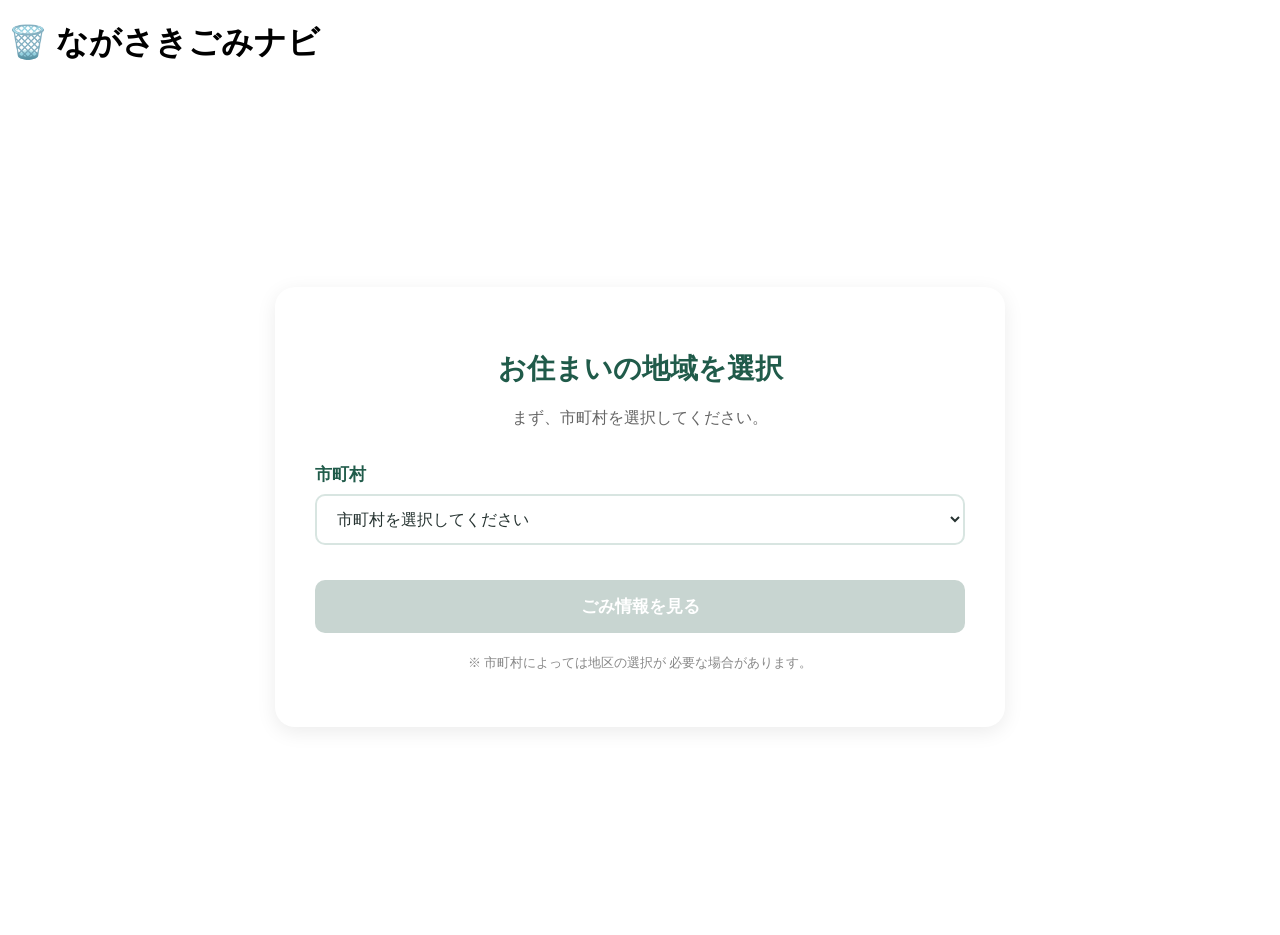
==== index.html @ 13eb5d89 "仮制作" ====
<!DOCTYPE html>
<html lang="ja">

<head>

    <meta charset="UTF-8">

    <meta
        name="viewport"
        content="width=device-width, initial-scale=1.0"
    >

    <title>ながさきごみナビ</title>

    <link rel="stylesheet" href="css/index.css">

</head>


<body>


    <!-- ========================================
         ヘッダー
    ======================================== -->

    <header class="header">

        <div class="header-inner">

            <h1>
                🗑️ ながさきごみナビ
            </h1>

        </div>

    </header>


    <!-- ========================================
         メイン
    ======================================== -->

    <main class="select-main">

        <section class="select-box">


            <!-- ========================================
                 タイトル
            ======================================== -->

            <h2>
                お住まいの地域を選択
            </h2>


            <p class="select-description">

                まず、市町村を選択してください。

            </p>


            <!-- ========================================
                 市町村
            ======================================== -->

            <div class="select-group">

                <label for="municipality">
                    市町村
                </label>


                <select id="municipality">

                    <option value="">
                        市町村を選択してください
                    </option>

                </select>

            </div>


            <!-- ========================================
                 地区
            ======================================== -->

            <div
                id="area-group"
                class="area-group hidden"
            >


                <h3 class="area-title">
                    地区
                </h3>


                <p class="area-description">

                    以下の一覧から、お住まいの地域が
                    含まれている地区を確認してください。

                </p>


                <!-- ========================================
                     地区一覧
                ======================================== -->

                <div
                    id="area-list"
                    class="area-list"
                >
                </div>


                <!-- ========================================
                     地区選択
                ======================================== -->

                <div class="select-group area-select-group">

                    <label for="area">
                        地区を選択
                    </label>


                    <select id="area">

                        <option value="">
                            地区を選択してください
                        </option>

                    </select>

                </div>


            </div>


            <!-- ========================================
                 ごみ情報を見る
            ======================================== -->

            <button
                id="start-button"
                class="start-button"
                disabled
            >

                ごみ情報を見る

            </button>


            <p class="select-note">

                ※ 市町村によっては地区の選択が
                必要な場合があります。

            </p>


        </section>

    </main>


    <!-- ========================================
         フッター
    ======================================== -->

    <footer class="footer">
    </footer>


    <script src="js/script.js"></script>

</body>

</html>
---- css/index.css ----
/* ========================================
   index.html
   地域選択画面
======================================== */


/* ========================================
   メイン
======================================== */

.select-main {
    min-height: calc(100vh - 140px);

    display: flex;
    justify-content: center;
    align-items: center;

    padding: 40px 20px;
}


/* ========================================
   選択ボックス
======================================== */

.select-box {
    width: 100%;
    max-width: 650px;

    background-color: #ffffff;

    padding: 40px;

    border-radius: 20px;

    box-shadow: 0 5px 20px rgba(0, 0, 0, 0.08);
}


/* ========================================
   タイトル
======================================== */

.select-box h2 {
    margin-bottom: 10px;

    color: #205b4a;

    font-size: 28px;

    text-align: center;
}


/* ========================================
   説明
======================================== */

.select-description {
    margin-bottom: 30px;

    color: #666666;

    text-align: center;

    line-height: 1.8;
}


/* ========================================
   選択項目
======================================== */

.select-group {
    margin-bottom: 25px;
}


/* ラベル */

.select-group label {
    display: block;

    margin-bottom: 8px;

    color: #205b4a;

    font-size: 17px;
    font-weight: bold;
}


/* セレクトボックス */

.select-group select {
    width: 100%;

    padding: 14px 16px;

    border: 2px solid #d8e5e1;

    border-radius: 10px;

    background-color: #ffffff;

    color: #263331;

    font-size: 16px;

    cursor: pointer;

    transition: 0.2s;
}


/* フォーカス時 */

.select-group select:focus {
    outline: none;

    border-color: #31856d;

    box-shadow: 0 0 0 3px rgba(49, 133, 109, 0.12);
}


/* ========================================
   地区の説明
======================================== */

.area-description {
    margin-bottom: 12px;

    color: #666666;

    font-size: 14px;

    line-height: 1.7;
}


/* ========================================
   地区の詳細
======================================== */

.area-detail {
    margin-top: 15px;

    padding: 18px 20px;

    background-color: #f1f8f5;

    border-left: 5px solid #31856d;

    border-radius: 10px;
}


/* 詳細タイトル */

.area-detail h3 {
    margin-bottom: 8px;

    color: #205b4a;

    font-size: 16px;
}


/* 詳細本文 */

.area-detail p {
    margin: 0;

    color: #444444;

    font-size: 14px;

    line-height: 1.8;
}


/* ========================================
   非表示
======================================== */

.hidden {
    display: none;
}


/* ========================================
   ごみ情報を見るボタン
======================================== */

.start-button {
    width: 100%;

    margin-top: 10px;

    padding: 15px 20px;

    border: none;

    border-radius: 10px;

    background-color: #31856d;

    color: #ffffff;

    font-size: 17px;
    font-weight: bold;

    cursor: pointer;

    transition:
        background-color 0.2s,
        transform 0.2s;
}


/* マウスを乗せたとき */

.start-button:hover:not(:disabled) {
    background-color: #286f5c;

    transform: translateY(-2px);
}


/* 押しているとき */

.start-button:active:not(:disabled) {
    transform: translateY(0);
}


/* 無効状態 */

.start-button:disabled {
    background-color: #c8d5d1;

    color: #ffffff;

    cursor: not-allowed;

    transform: none;
}


/* ========================================
   注意書き
======================================== */

.select-note {
    margin-top: 20px;

    color: #888888;

    font-size: 13px;

    line-height: 1.6;

    text-align: center;
}


/* ========================================
   スマートフォン
======================================== */

@media (max-width: 700px) {

    .select-main {
        min-height: calc(100vh - 120px);

        padding: 25px 15px;
    }


    .select-box {
        padding: 25px 20px;

        border-radius: 15px;
    }


    .select-box h2 {
        font-size: 23px;
    }


    .select-description {
        font-size: 14px;

        margin-bottom: 25px;
    }


    .select-group {
        margin-bottom: 20px;
    }


    .select-group label {
        font-size: 16px;
    }


    .select-group select {
        padding: 13px;

        font-size: 15px;
    }


    .area-description {
        font-size: 13px;
    }


    .area-detail {
        padding: 15px;

        border-left-width: 4px;
    }


    .area-detail h3 {
        font-size: 15px;
    }


    .area-detail p {
        font-size: 13px;
    }


    .start-button {
        padding: 14px;

        font-size: 16px;
    }

}

/* ========================================
   index.html
   地域選択画面
======================================== */


/* ========================================
   メイン
======================================== */

.select-main {

    min-height:
        calc(100vh - 140px);

    display: flex;

    justify-content: center;

    align-items: center;

    padding: 40px 20px;

}


/* ========================================
   選択ボックス
======================================== */

.select-box {

    width: 100%;

    max-width: 650px;

    background-color: #ffffff;

    padding: 40px;

    border-radius: 20px;

    box-shadow:
        0 5px 20px
        rgba(0, 0, 0, 0.08);

}


/* ========================================
   タイトル
======================================== */

.select-box h2 {

    margin-bottom: 10px;

    color: #205b4a;

    font-size: 28px;

    text-align: center;

}


/* ========================================
   説明
======================================== */

.select-description {

    margin-bottom: 30px;

    color: #666666;

    text-align: center;

    line-height: 1.8;

}


/* ========================================
   選択項目
======================================== */

.select-group {

    margin-bottom: 25px;

}


/* ========================================
   ラベル
======================================== */

.select-group label {

    display: block;

    margin-bottom: 8px;

    color: #205b4a;

    font-size: 17px;

    font-weight: bold;

}


/* ========================================
   セレクトボックス
======================================== */

.select-group select {

    width: 100%;

    padding: 14px 16px;

    border:
        2px solid #d8e5e1;

    border-radius: 10px;

    background-color: #ffffff;

    color: #263331;

    font-size: 16px;

    cursor: pointer;

    transition: 0.2s;

}


/* ========================================
   フォーカス
======================================== */

.select-group select:focus {

    outline: none;

    border-color: #31856d;

    box-shadow:
        0 0 0 3px
        rgba(49, 133, 109, 0.12);

}


/* ========================================
   地区
======================================== */

.area-group {

    margin-top: 30px;

}


/* ========================================
   地区タイトル
======================================== */

.area-title {

    margin-bottom: 8px;

    color: #205b4a;

    font-size: 24px;

}


/* ========================================
   地区説明
======================================== */

.area-description {

    margin-bottom: 20px;

    color: #666666;

    font-size: 14px;

    line-height: 1.7;

}


/* ========================================
   地区一覧
======================================== */

.area-list {

    display: flex;

    flex-direction: column;

    gap: 20px;

    margin-bottom: 30px;

}


/* ========================================
   地区カード
======================================== */

.area-card {

    padding: 22px;

    background-color: #ffffff;

    border:
        2px solid #31856d;

    border-radius: 12px;

    box-shadow:
        0 3px 10px
        rgba(0, 0, 0, 0.06);

}


/* ========================================
   地区名
======================================== */

.area-card h4 {

    margin:
        0 0 15px 0;

    color: #205b4a;

    font-size: 23px;

    font-weight: bold;

}


/* ========================================
   syousai
======================================== */

.area-card ul {

    margin: 0;

    padding-left: 25px;

}


/* ========================================
   syousaiの各項目
======================================== */

.area-card li {

    margin-bottom: 8px;

    color: #444444;

    font-size: 15px;

    line-height: 1.7;

}


/* ========================================
   最後の項目
======================================== */

.area-card li:last-child {

    margin-bottom: 0;

}


/* ========================================
   地区選択
======================================== */

.area-select-group {

    margin-top: 25px;

    padding-top: 25px;

    border-top:
        1px solid #d8e5e1;

}


/* ========================================
   非表示
======================================== */

.hidden {

    display: none;

}


/* ========================================
   ごみ情報を見るボタン
======================================== */

.start-button {

    width: 100%;

    margin-top: 10px;

    padding: 15px 20px;

    border: none;

    border-radius: 10px;

    background-color: #31856d;

    color: #ffffff;

    font-size: 17px;

    font-weight: bold;

    cursor: pointer;

    transition:
        background-color 0.2s,
        transform 0.2s;

}


/* ========================================
   ボタン：ホバー
======================================== */

.start-button:hover:not(:disabled) {

    background-color: #286f5c;

    transform: translateY(-2px);

}


/* ========================================
   ボタン：クリック
======================================== */

.start-button:active:not(:disabled) {

    transform: translateY(0);

}


/* ========================================
   ボタン：無効
======================================== */

.start-button:disabled {

    background-color: #c8d5d1;

    color: #ffffff;

    cursor: not-allowed;

    transform: none;

}


/* ========================================
   注意書き
======================================== */

.select-note {

    margin-top: 20px;

    color: #888888;

    font-size: 13px;

    line-height: 1.6;

    text-align: center;

}


/* ========================================
   スマートフォン
======================================== */

@media (max-width: 700px) {


    .select-main {

        min-height:
            calc(100vh - 120px);

        padding: 25px 15px;

    }


    .select-box {

        padding:
            25px 20px;

        border-radius: 15px;

    }


    .select-box h2 {

        font-size: 23px;

    }


    .select-description {

        font-size: 14px;

        margin-bottom: 25px;

    }


    .select-group {

        margin-bottom: 20px;

    }


    .select-group label {

        font-size: 16px;

    }


    .select-group select {

        padding: 13px;

        font-size: 15px;

    }


    .area-title {

        font-size: 21px;

    }


    .area-description {

        font-size: 13px;

    }


    .area-card {

        padding: 17px;

        border-width: 2px;

    }


    .area-card h4 {

        font-size: 19px;

        margin-bottom: 12px;

    }


    .area-card li {

        font-size: 13px;

        margin-bottom: 6px;

    }


    .start-button {

        padding: 14px;

        font-size: 16px;

    }

}
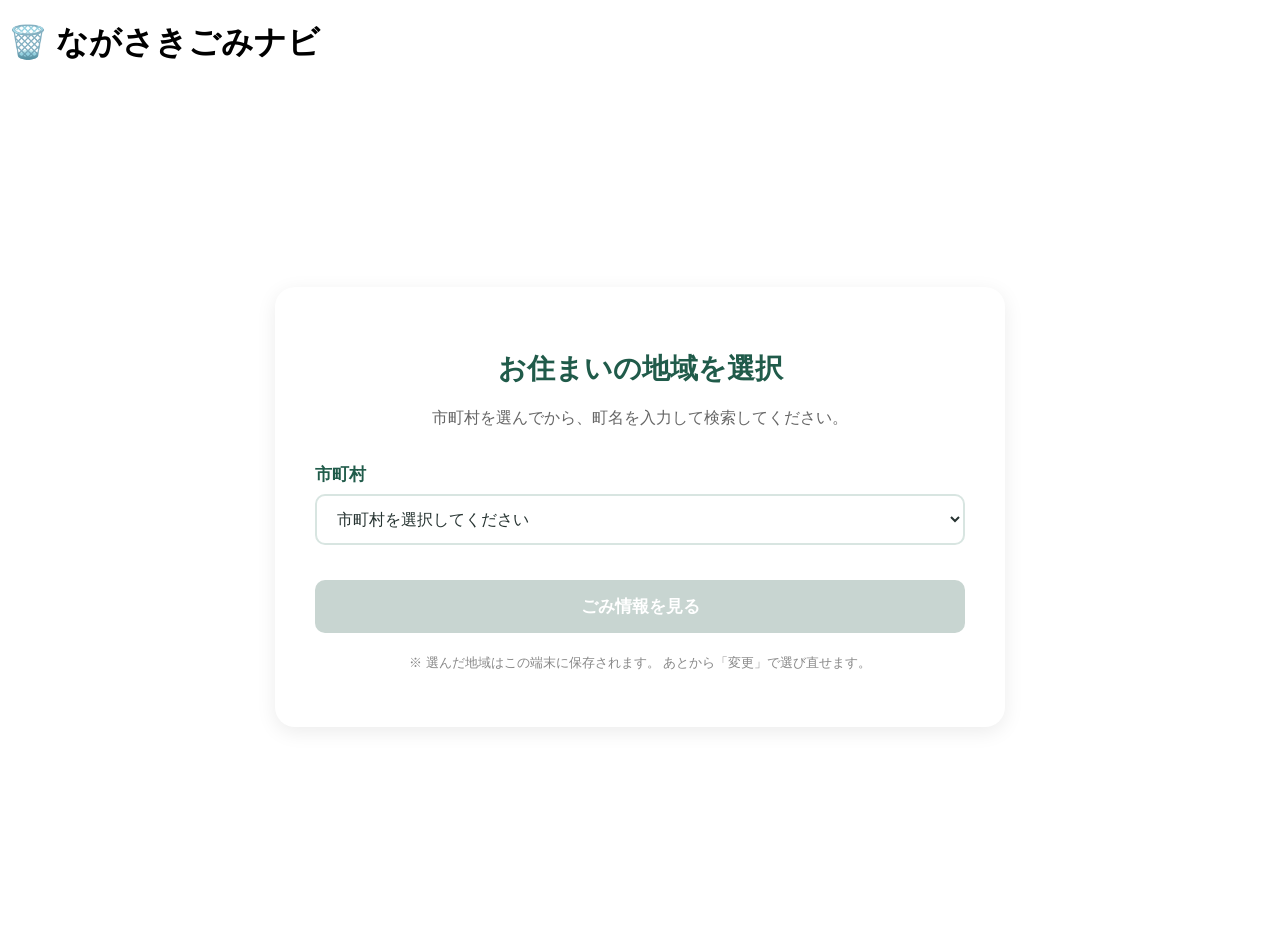
==== commit 2f54138a: "町単位の地域選択と長崎市データの取り込み - data/tables を市町村ごとのディレクトリに分割   - 分別（categories / items）は市町村ごとに分離   - 収集日は地区では" ====
--- a/index.html
+++ b/index.html
@@ -57,7 +57,7 @@
 
             <p class="select-description">
 
-                まず、市町村を選択してください。
+                市町村を選んでから、町名を入力して検索してください。
 
             </p>
 
@@ -85,60 +85,91 @@
 
 
             <!-- ========================================
-                 地区
+                 町名
             ======================================== -->
 
             <div
-                id="area-group"
-                class="area-group hidden"
+                id="town-group"
+                class="select-group hidden"
             >
 
-
-                <h3 class="area-title">
-                    地区
+                <label for="town-search">
+                    町名
+                </label>
+
+
+                <input
+                    id="town-search"
+                    class="town-search"
+                    type="search"
+                    placeholder="町名の一部を入力（例：かき道、皆前）"
+                    autocomplete="off"
+                >
+
+
+                <p
+                    id="town-count"
+                    class="town-count"
+                ></p>
+
+
+                <ul
+                    id="town-results"
+                    class="town-results"
+                ></ul>
+
+
+                <!-- 選択した町 -->
+
+                <div
+                    id="selected-town"
+                    class="selected-town hidden"
+                >
+
+                    <span class="selected-town-label">
+                        選択中：
+                    </span>
+
+                    <strong id="selected-town-name"></strong>
+
+                    <button
+                        id="town-clear"
+                        class="town-clear"
+                        type="button"
+                    >
+                        選び直す
+                    </button>
+
+                </div>
+
+            </div>
+
+
+            <!-- ========================================
+                 ごみステーションの選択
+                 （ステーションによって曜日が異なる町のみ）
+            ======================================== -->
+
+            <div
+                id="variant-group"
+                class="variant-group hidden"
+            >
+
+                <h3 class="variant-title">
+                    ごみステーションの収集曜日
                 </h3>
 
 
-                <p class="area-description">
-
-                    以下の一覧から、お住まいの地域が
-                    含まれている地区を確認してください。
+                <p class="variant-description">
+
+                    この町は、ごみステーションによって収集曜日が異なります。
+                    いつも利用しているごみステーションの曜日を選んでください。
+                    わからない場合は、ごみステーションの掲示や市のごみステーションマップでご確認ください。
 
                 </p>
 
 
-                <!-- ========================================
-                     地区一覧
-                ======================================== -->
-
-                <div
-                    id="area-list"
-                    class="area-list"
-                >
-                </div>
-
-
-                <!-- ========================================
-                     地区選択
-                ======================================== -->
-
-                <div class="select-group area-select-group">
-
-                    <label for="area">
-                        地区を選択
-                    </label>
-
-
-                    <select id="area">
-
-                        <option value="">
-                            地区を選択してください
-                        </option>
-
-                    </select>
-
-                </div>
-
+                <div id="variant-list"></div>
 
             </div>
 
@@ -160,8 +191,8 @@
 
             <p class="select-note">
 
-                ※ 市町村によっては地区の選択が
-                必要な場合があります。
+                ※ 選んだ地域はこの端末に保存されます。
+                あとから「変更」で選び直せます。
 
             </p>
 
@@ -179,6 +210,7 @@
     </footer>
 
 
+    <script src="js/data.js"></script>
     <script src="js/script.js"></script>
 
 </body>
--- a/css/index.css
+++ b/css/index.css
@@ -601,16 +601,23 @@
 
 }
 
-
 /* ========================================
    syousai
 ======================================== */
 
 .area-card ul {
 
+    display: flex;
+
+    flex-wrap: wrap;
+
+    gap: 5px 18px;
+
     margin: 0;
 
-    padding-left: 25px;
+    padding-left: 0;
+
+    list-style: none;
 
 }
 
@@ -621,13 +628,26 @@
 
 .area-card li {
 
-    margin-bottom: 8px;
+    margin: 0;
 
     color: #444444;
 
     font-size: 15px;
 
     line-height: 1.7;
+
+    white-space: nowrap;
+
+}
+
+
+/* ========================================
+   箇条書き
+======================================== */
+
+.area-card li::before {
+
+    content: "・";
 
 }
 
@@ -878,4 +898,335 @@
 
     }
 
-}+}
+
+/* ========================================
+   町名の検索
+======================================== */
+
+.town-search {
+
+    width: 100%;
+
+    padding: 14px 16px;
+
+    border:
+        2px solid #d8e5e1;
+
+    border-radius: 10px;
+
+    background-color: #ffffff;
+
+    color: #263331;
+
+    font-size: 16px;
+
+    transition: 0.2s;
+
+}
+
+
+.town-search:focus {
+
+    outline: none;
+
+    border-color: #31856d;
+
+    box-shadow:
+        0 0 0 3px
+        rgba(49, 133, 109, 0.12);
+
+}
+
+
+/* ========================================
+   検索結果の件数
+======================================== */
+
+.town-count {
+
+    margin: 8px 0;
+
+    color: #888888;
+
+    font-size: 13px;
+
+}
+
+
+/* ========================================
+   検索結果
+======================================== */
+
+.town-results {
+
+    display: flex;
+
+    flex-wrap: wrap;
+
+    gap: 8px;
+
+    max-height: 320px;
+
+    overflow-y: auto;
+
+    margin: 0;
+
+    padding: 0;
+
+    list-style: none;
+
+}
+
+
+.town-result {
+
+    padding: 8px 14px;
+
+    border:
+        2px solid #d8e5e1;
+
+    border-radius: 999px;
+
+    background-color: #ffffff;
+
+    color: #263331;
+
+    font-size: 15px;
+
+    cursor: pointer;
+
+    transition: 0.2s;
+
+}
+
+
+.town-result:hover,
+.town-result:focus {
+
+    outline: none;
+
+    border-color: #31856d;
+
+    background-color: #f1f8f5;
+
+}
+
+
+/* 地区名 */
+
+.town-result-area {
+
+    margin-left: 6px;
+
+    color: #31856d;
+
+    font-size: 12px;
+
+}
+
+
+/* ========================================
+   選択した町
+======================================== */
+
+.selected-town {
+
+    display: flex;
+
+    flex-wrap: wrap;
+
+    align-items: center;
+
+    gap: 8px;
+
+    padding: 14px 16px;
+
+    background-color: #f1f8f5;
+
+    border-left:
+        5px solid #31856d;
+
+    border-radius: 10px;
+
+}
+
+
+.selected-town.hidden {
+
+    display: none;
+
+}
+
+
+.selected-town-label {
+
+    color: #666666;
+
+    font-size: 14px;
+
+}
+
+
+.selected-town strong {
+
+    color: #205b4a;
+
+    font-size: 18px;
+
+}
+
+
+.town-clear {
+
+    margin-left: auto;
+
+    padding: 6px 12px;
+
+    border:
+        1px solid #31856d;
+
+    border-radius: 8px;
+
+    background-color: #ffffff;
+
+    color: #31856d;
+
+    font-size: 13px;
+
+    cursor: pointer;
+
+}
+
+
+/* ========================================
+   ごみステーションの曜日
+======================================== */
+
+.variant-group {
+
+    margin-bottom: 25px;
+
+    padding: 20px;
+
+    border:
+        2px solid #f0c36d;
+
+    border-radius: 12px;
+
+    background-color: #fffaf0;
+
+}
+
+
+.variant-group.hidden {
+
+    display: none;
+
+}
+
+
+.variant-title {
+
+    margin-bottom: 8px;
+
+    color: #205b4a;
+
+    font-size: 18px;
+
+}
+
+
+.variant-description {
+
+    margin-bottom: 15px;
+
+    color: #666666;
+
+    font-size: 14px;
+
+    line-height: 1.7;
+
+}
+
+
+.variant-fieldset {
+
+    margin: 0 0 12px 0;
+
+    padding: 12px 15px;
+
+    border:
+        1px solid #d8e5e1;
+
+    border-radius: 10px;
+
+    background-color: #ffffff;
+
+}
+
+
+.variant-fieldset legend {
+
+    padding: 0 6px;
+
+    color: #205b4a;
+
+    font-size: 15px;
+
+    font-weight: bold;
+
+}
+
+
+.variant-option {
+
+    display: inline-flex;
+
+    align-items: center;
+
+    gap: 6px;
+
+    margin: 4px 18px 4px 0;
+
+    font-size: 16px;
+
+    cursor: pointer;
+
+}
+
+
+.variant-option input {
+
+    width: 18px;
+
+    height: 18px;
+
+    accent-color: #31856d;
+
+}
+
+
+@media (max-width: 700px) {
+
+    .town-result {
+
+        font-size: 14px;
+
+    }
+
+
+    .variant-group {
+
+        padding: 15px;
+
+    }
+
+
+    .variant-description {
+
+        font-size: 13px;
+
+    }
+
+}
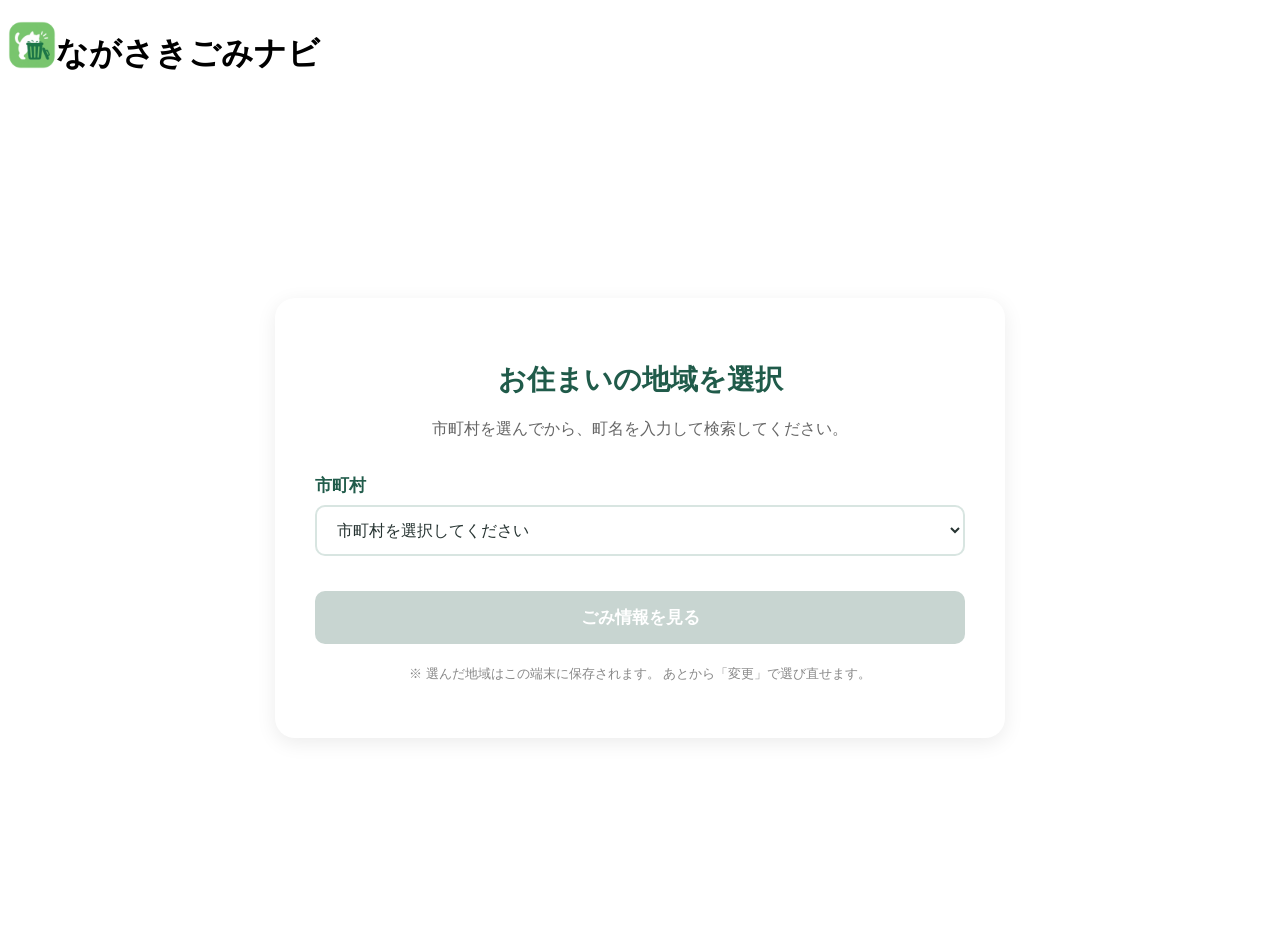
==== commit 3108a827: "アイコン設定" ====
--- a/index.html
+++ b/index.html
@@ -11,6 +11,7 @@
     >
 
     <title>ながさきごみナビ</title>
+    <link rel="icon" href="img/icon.ico">
 
     <link rel="stylesheet" href="css/index.css">
 
@@ -29,7 +30,7 @@
         <div class="header-inner">
 
             <h1>
-                🗑️ ながさきごみナビ
+            <img src="img/icon.ico" class="emoji-icon">ながさきごみナビ
             </h1>
 
         </div>
--- a/css/index.css
+++ b/css/index.css
@@ -2,6 +2,12 @@
    index.html
    地域選択画面
 ======================================== */
+.emoji-icon {
+    width: 1.5em;
+    height: 1.5em;
+    vertical-align: -0.15em;
+    object-fit: contain;
+}
 
 
 /* ========================================
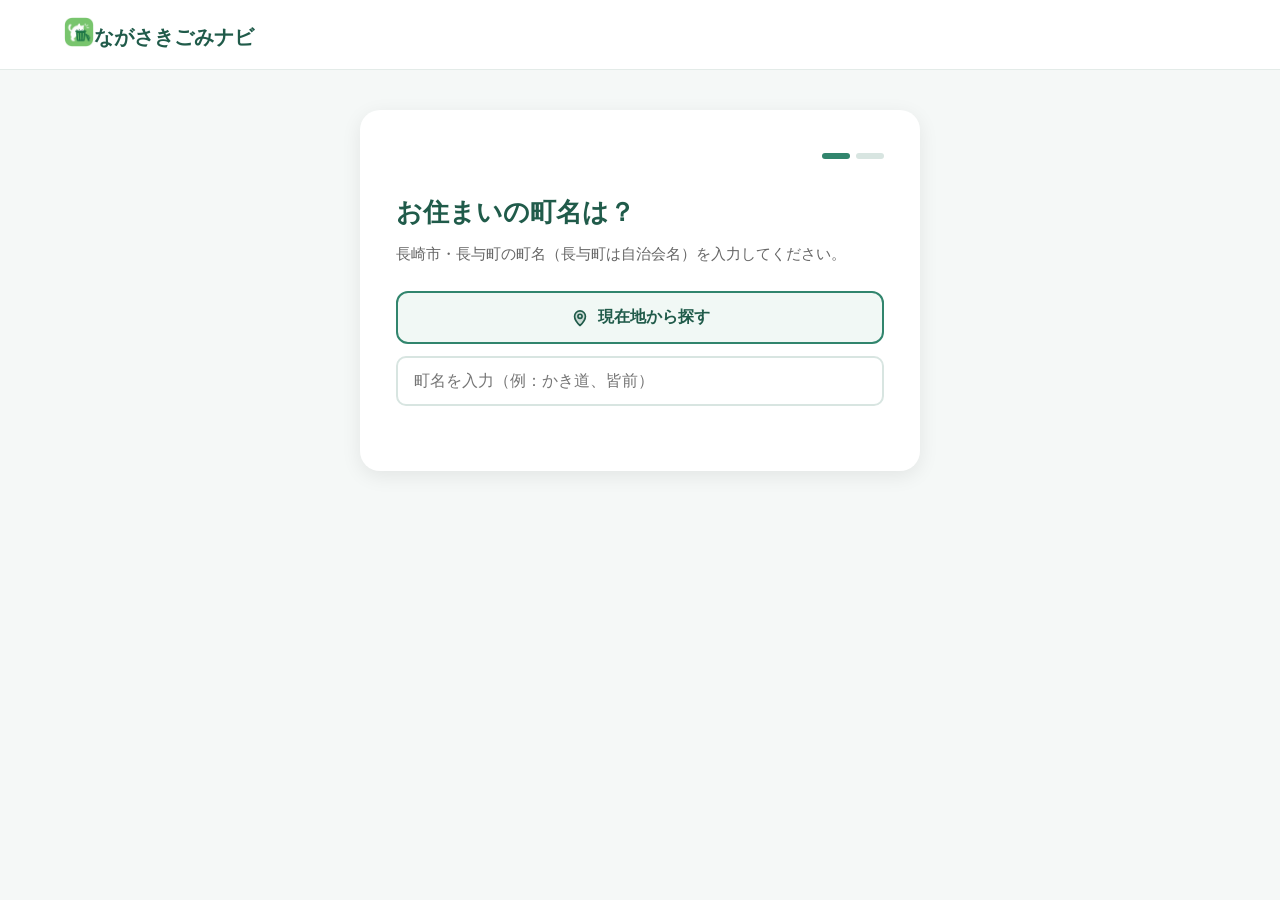
==== commit cc412f4d: "地域選択を1画面1項目のウィザード形式にする - 町名（長崎市・長与町をまとめて検索）→ ステーションの曜日（必要な町のみ）→ 収集曜日の確認 の順に表示 - 現在地（国土地理院の逆ジオコーダ）から町" ====
--- a/index.html
+++ b/index.html
@@ -13,6 +13,7 @@
     <title>ながさきごみナビ</title>
     <link rel="icon" href="img/icon.ico">
 
+    <link rel="stylesheet" href="css/style.css">
     <link rel="stylesheet" href="css/index.css">
 
 </head>
@@ -27,19 +28,16 @@
 
     <header class="header">
 
-        <div class="header-inner">
-
-            <h1>
+        <span class="header-logo">
             <img src="img/icon.ico" class="emoji-icon">ながさきごみナビ
-            </h1>
-
-        </div>
+        </span>
 
     </header>
 
 
     <!-- ========================================
          メイン
+         1画面に1項目ずつ表示する
     ======================================== -->
 
     <main class="select-main">
@@ -47,168 +45,213 @@
         <section class="select-box">
 
 
+            <!-- 戻る・進み具合 -->
+
+            <div class="wizard-top">
+
+                <button
+                    id="back-button"
+                    class="back-button"
+                    type="button"
+                    hidden
+                >
+                    ‹ 戻る
+                </button>
+
+                <ol
+                    id="wizard-progress"
+                    class="wizard-progress"
+                    aria-label="設定の進み具合"
+                ></ol>
+
+            </div>
+
+
             <!-- ========================================
-                 タイトル
+                 ステップ1：町名
             ======================================== -->
 
-            <h2>
-                お住まいの地域を選択
-            </h2>
-
-
-            <p class="select-description">
-
-                市町村を選んでから、町名を入力して検索してください。
-
-            </p>
-
-
-            <!-- ========================================
-                 市町村
-            ======================================== -->
-
-            <div class="select-group">
-
-                <label for="municipality">
-                    市町村
-                </label>
-
-
-                <select id="municipality">
-
-                    <option value="">
-                        市町村を選択してください
-                    </option>
-
-                </select>
-
-            </div>
-
-
-            <!-- ========================================
-                 町名
-            ======================================== -->
-
             <div
-                id="town-group"
-                class="select-group hidden"
+                id="step-town"
+                class="wizard-step"
             >
 
-                <label for="town-search">
+                <h2 class="step-title">
+                    お住まいの町名は？
+                </h2>
+
+                <p class="step-description">
+                    長崎市・長与町の町名（長与町は自治会名）を入力してください。
+                </p>
+
+
+                <button
+                    id="gps-button"
+                    class="gps-button"
+                    type="button"
+                >
+                    <svg class="icon" viewBox="0 0 24 24" aria-hidden="true"><path d="M12 21s-6.5-5.6-6.5-11a6.5 6.5 0 0 1 13 0c0 5.4-6.5 11-6.5 11z" fill="currentColor" fill-opacity=".18"/><circle cx="12" cy="10" r="2.5"/></svg>
+                    <span id="gps-button-text">現在地から探す</span>
+                </button>
+
+                <p
+                    id="gps-message"
+                    class="gps-message"
+                    hidden
+                ></p>
+
+
+                <!-- 現在地・前回の設定からの候補 -->
+
+                <div
+                    id="suggest-box"
+                    class="suggest-box"
+                    hidden
+                >
+
+                    <p
+                        id="suggest-label"
+                        class="suggest-label"
+                    ></p>
+
+                    <ul
+                        id="suggest-list"
+                        class="town-results"
+                    ></ul>
+
+                </div>
+
+
+                <label
+                    for="town-search"
+                    class="visually-hidden"
+                >
                     町名
                 </label>
-
 
                 <input
                     id="town-search"
                     class="town-search"
                     type="search"
-                    placeholder="町名の一部を入力（例：かき道、皆前）"
+                    placeholder="町名を入力（例：かき道、皆前）"
                     autocomplete="off"
                 >
-
 
                 <p
                     id="town-count"
                     class="town-count"
                 ></p>
-
 
                 <ul
                     id="town-results"
                     class="town-results"
                 ></ul>
 
-
-                <!-- 選択した町 -->
+            </div>
+
+
+            <!-- ========================================
+                 ステップ2：ごみステーションの曜日
+                 （ステーションによって曜日が異なる町のみ）
+            ======================================== -->
+
+            <div
+                id="step-variant"
+                class="wizard-step"
+                hidden
+            >
+
+                <p
+                    id="variant-town"
+                    class="step-town"
+                ></p>
+
+                <h2
+                    id="variant-title"
+                    class="step-title"
+                ></h2>
+
+                <p class="step-description">
+                    この町は、ごみステーションによって収集曜日が異なります。
+                    いつも出しているごみステーションの曜日を選んでください。
+                </p>
 
                 <div
-                    id="selected-town"
-                    class="selected-town hidden"
-                >
-
-                    <span class="selected-town-label">
-                        選択中：
-                    </span>
-
-                    <strong id="selected-town-name"></strong>
+                    id="variant-options"
+                    class="choice-list"
+                ></div>
+
+                <p class="step-note">
+                    わからない場合は、ごみステーションの掲示や市のごみステーションマップでご確認ください。
+                </p>
+
+            </div>
+
+
+            <!-- ========================================
+                 ステップ3：確認
+            ======================================== -->
+
+            <div
+                id="step-confirm"
+                class="wizard-step"
+                hidden
+            >
+
+                <p
+                    id="confirm-town"
+                    class="step-town"
+                ></p>
+
+                <h2 class="step-title">
+                    この曜日で合っていますか？
+                </h2>
+
+                <ul
+                    id="confirm-list"
+                    class="confirm-list"
+                ></ul>
+
+                <div class="confirm-actions">
 
                     <button
-                        id="town-clear"
-                        class="town-clear"
+                        id="start-button"
+                        class="start-button"
                         type="button"
                     >
-                        選び直す
+                        はい、これで始める
                     </button>
 
+                    <button
+                        id="fix-variant-button"
+                        class="sub-button"
+                        type="button"
+                        hidden
+                    >
+                        曜日を選び直す
+                    </button>
+
+                    <button
+                        id="fix-town-button"
+                        class="sub-button"
+                        type="button"
+                    >
+                        町名を選び直す
+                    </button>
+
                 </div>
 
-            </div>
-
-
-            <!-- ========================================
-                 ごみステーションの選択
-                 （ステーションによって曜日が異なる町のみ）
-            ======================================== -->
-
-            <div
-                id="variant-group"
-                class="variant-group hidden"
-            >
-
-                <h3 class="variant-title">
-                    ごみステーションの収集曜日
-                </h3>
-
-
-                <p class="variant-description">
-
-                    この町は、ごみステーションによって収集曜日が異なります。
-                    いつも利用しているごみステーションの曜日を選んでください。
-                    わからない場合は、ごみステーションの掲示や市のごみステーションマップでご確認ください。
-
-                </p>
-
-
-                <div id="variant-list"></div>
-
-            </div>
-
-
-            <!-- ========================================
-                 ごみ情報を見る
-            ======================================== -->
-
-            <button
-                id="start-button"
-                class="start-button"
-                disabled
-            >
-
-                ごみ情報を見る
-
-            </button>
-
-
-            <p class="select-note">
-
-                ※ 選んだ地域はこの端末に保存されます。
-                あとから「変更」で選び直せます。
-
-            </p>
+                <p class="step-note">
+                    ※ 選んだ地域はこの端末に保存されます。
+                    あとから「変更」で選び直せます。
+                </p>
+
+            </div>
 
 
         </section>
 
     </main>
-
-
-    <!-- ========================================
-         フッター
-    ======================================== -->
-
-    <footer class="footer">
-    </footer>
 
 
     <script src="js/data.js"></script>
@@ -216,4 +259,4 @@
 
 </body>
 
-</html>+</html>
--- a/css/style.css
+++ b/css/style.css
@@ -0,0 +1,1087 @@
+/* =========================
+   基本設定
+========================= */
+
+.emoji-icon {
+    width: 1.5em;
+    height: 1.5em;
+    vertical-align: -0.15em;
+    object-fit: contain;
+}
+
+
+* {
+    margin: 0;
+    padding: 0;
+    box-sizing: border-box;
+}
+
+html {
+    scroll-behavior: smooth;
+}
+
+body {
+    font-family:
+        "Noto Sans JP",
+        "Yu Gothic",
+        "Meiryo",
+        sans-serif;
+
+    background: #f5f8f7;
+    color: #263331;
+
+    line-height: 1.6;
+}
+
+
+/* =========================
+   共通リンク
+========================= */
+
+a {
+    text-decoration: none;
+    color: inherit;
+}
+
+
+/* =========================
+   市町村検索
+========================= */
+
+.index-page {
+    min-height: 100vh;
+
+    display: flex;
+    justify-content: center;
+    align-items: center;
+
+    background:
+        linear-gradient(
+            135deg,
+            #e9f8f2,
+            #f7fbfa
+        );
+}
+
+.index-container {
+    width: min(90%, 550px);
+
+    text-align: center;
+}
+
+.logo-icon {
+    font-size: 64px;
+    margin-bottom: 10px;
+}
+
+.logo h1 {
+    font-size: 32px;
+    color: #205b4a;
+}
+
+.index-catch {
+    margin-top: 20px;
+    font-size: 18px;
+    color: #58716a;
+}
+
+.city-box {
+    margin-top: 40px;
+
+    background: white;
+
+    padding: 35px;
+
+    border-radius: 20px;
+
+    box-shadow:
+        0 10px 30px rgba(0, 0, 0, 0.08);
+}
+
+.city-box label {
+    display: block;
+
+    text-align: left;
+
+    font-weight: bold;
+
+    margin-bottom: 10px;
+}
+
+.city-box select {
+    width: 100%;
+
+    padding: 15px;
+
+    border: 1px solid #d4dfdb;
+
+    border-radius: 10px;
+
+    font-size: 16px;
+
+    background: white;
+}
+
+.city-box button {
+    width: 100%;
+
+    margin-top: 20px;
+
+    padding: 15px;
+
+    border: none;
+
+    border-radius: 10px;
+
+    background: #31856d;
+
+    color: white;
+
+    font-size: 16px;
+    font-weight: bold;
+
+    cursor: pointer;
+
+    transition: 0.2s;
+}
+
+.city-box button:hover {
+    background: #256c58;
+    transform: translateY(-2px);
+}
+
+.index-note {
+    margin-top: 20px;
+
+    font-size: 13px;
+
+    color: #82908c;
+}
+
+
+/* =========================
+   ヘッダー
+========================= */
+
+.header {
+    height: 70px;
+
+    display: flex;
+    justify-content: space-between;
+    align-items: center;
+
+    padding: 0 5%;
+
+    background: white;
+
+    border-bottom: 1px solid #e3ebe8;
+}
+
+.header-logo {
+    font-size: 20px;
+
+    font-weight: bold;
+
+    color: #205b4a;
+}
+
+.selected-city {
+    display: flex;
+
+    align-items: center;
+
+    gap: 12px;
+
+    font-size: 14px;
+}
+
+.selected-city a {
+    color: #31856d;
+
+    border: 1px solid #31856d;
+
+    padding: 5px 12px;
+
+    border-radius: 20px;
+}
+
+
+/* =========================
+   ナビゲーション
+========================= */
+
+.navigation {
+    display: flex;
+
+    justify-content: center;
+
+    gap: 5px;
+
+    padding: 10px;
+
+    background: white;
+
+    border-bottom: 1px solid #e3ebe8;
+}
+
+.nav-item {
+    display: flex;
+
+    align-items: center;
+    justify-content: center;
+
+    gap: 7px;
+
+    padding: 10px 18px;
+
+    border-radius: 10px;
+
+    font-size: 14px;
+
+    color: #667570;
+
+    transition: 0.2s;
+}
+
+.nav-item:hover {
+    background: #edf6f2;
+    color: #205b4a;
+}
+
+.nav-item.active {
+    background: #31856d;
+
+    color: white;
+}
+
+.nav-item .icon {
+    font-size: 18px;
+}
+
+
+/* =========================
+   SVGアイコン
+   線は文字色、面は同色の淡い塗り
+========================= */
+
+.icon {
+    width: 1em;
+    height: 1em;
+
+    flex-shrink: 0;
+
+    vertical-align: -0.15em;
+
+    fill: none;
+
+    stroke: currentColor;
+    stroke-width: 2;
+    stroke-linecap: round;
+    stroke-linejoin: round;
+}
+
+
+/* =========================
+   メインページ
+========================= */
+
+.main-container {
+    width: min(92%, 1000px);
+
+    margin: 50px auto;
+}
+
+.welcome {
+    margin-bottom: 30px;
+}
+
+.small-text {
+    color: #31856d;
+
+    font-weight: bold;
+
+    margin-bottom: 5px;
+}
+
+.welcome h1 {
+    font-size: 38px;
+
+    line-height: 1.3;
+
+    color: #205b4a;
+}
+
+.welcome p {
+    color: #71807b;
+
+    margin-top: 10px;
+}
+
+
+/* 今日のごみ */
+
+.today-card {
+    background: white;
+
+    border-radius: 20px;
+
+    padding: 25px;
+
+    box-shadow:
+        0 8px 25px rgba(0, 0, 0, 0.06);
+
+    margin-bottom: 25px;
+}
+
+.today-header {
+    display: flex;
+
+    justify-content: space-between;
+
+    color: #667570;
+
+    font-size: 14px;
+}
+
+.today-content {
+    display: flex;
+
+    align-items: center;
+
+    gap: 20px;
+
+    margin: 20px 0;
+}
+
+.garbage-icon {
+    width: 70px;
+    height: 70px;
+
+    display: flex;
+
+    align-items: center;
+    justify-content: center;
+
+    background: #fff1dc;
+
+    border-radius: 18px;
+
+    font-size: 35px;
+}
+
+.garbage-label {
+    font-size: 13px;
+
+    color: #87938f;
+}
+
+.today-content h2 {
+    font-size: 28px;
+
+    color: #263331;
+}
+
+.card-button {
+    display: inline-block;
+
+    padding: 10px 18px;
+
+    border-radius: 8px;
+
+    background: #edf6f2;
+
+    color: #31856d;
+
+    font-weight: bold;
+}
+
+
+/* =========================
+   クイックメニュー
+========================= */
+
+.quick-menu {
+    display: grid;
+
+    grid-template-columns: 1fr 1fr;
+
+    gap: 15px;
+}
+
+.quick-card {
+    display: flex;
+
+    align-items: center;
+
+    gap: 20px;
+
+    padding: 25px;
+
+    background: white;
+
+    border-radius: 18px;
+
+    box-shadow:
+        0 5px 20px rgba(0, 0, 0, 0.05);
+
+    transition: 0.2s;
+}
+
+.quick-card:hover {
+    transform: translateY(-3px);
+
+    box-shadow:
+        0 10px 25px rgba(0, 0, 0, 0.08);
+}
+
+.quick-icon {
+    width: 60px;
+    height: 60px;
+
+    display: flex;
+
+    align-items: center;
+    justify-content: center;
+
+    background: #edf6f2;
+
+    border-radius: 15px;
+
+    color: #31856d;
+
+    font-size: 30px;
+}
+
+.quick-card h2 {
+    font-size: 18px;
+}
+
+.quick-card p {
+    margin-top: 4px;
+
+    color: #788681;
+
+    font-size: 13px;
+}
+
+
+/* =========================
+   各ページ
+========================= */
+
+.page-container {
+    width: min(92%, 900px);
+
+    margin: 45px auto;
+}
+
+.page-title {
+    display: flex;
+
+    align-items: center;
+
+    gap: 18px;
+
+    margin-bottom: 30px;
+}
+
+.title-icon {
+    width: 65px;
+    height: 65px;
+
+    display: flex;
+
+    align-items: center;
+    justify-content: center;
+
+    background: #e6f3ee;
+
+    border-radius: 18px;
+
+    font-size: 32px;
+}
+
+.page-title p {
+    font-size: 13px;
+
+    color: #31856d;
+}
+
+.page-title h1 {
+    font-size: 30px;
+
+    color: #205b4a;
+}
+
+
+/* =========================
+   検索
+========================= */
+
+.search-section,
+.ai-section,
+.example-result {
+    background: white;
+
+    padding: 25px;
+
+    border-radius: 18px;
+
+    margin-bottom: 20px;
+}
+
+.search-box {
+    display: flex;
+
+    gap: 10px;
+
+    margin-top: 15px;
+}
+
+.search-box input {
+    flex: 1;
+
+    padding: 14px;
+
+    border: 1px solid #d7e1de;
+
+    border-radius: 10px;
+
+    font-size: 15px;
+}
+
+.search-box button {
+    padding: 0 20px;
+
+    border: none;
+
+    border-radius: 10px;
+
+    background: #31856d;
+
+    color: white;
+
+    cursor: pointer;
+}
+
+.ai-title {
+    display: flex;
+
+    gap: 15px;
+
+    align-items: center;
+}
+
+.ai-title > span {
+    font-size: 35px;
+}
+
+.ai-title p {
+    color: #7b8985;
+
+    font-size: 13px;
+}
+
+.upload-area {
+    margin-top: 20px;
+
+    min-height: 200px;
+
+    border: 2px dashed #b7d4ca;
+
+    border-radius: 15px;
+
+    display: flex;
+
+    flex-direction: column;
+
+    justify-content: center;
+    align-items: center;
+
+    gap: 8px;
+
+    cursor: pointer;
+
+    color: #64756f;
+}
+
+.upload-area input {
+    display: none;
+}
+
+.upload-icon {
+    font-size: 45px;
+}
+
+.upload-area strong {
+    color: #31856d;
+}
+
+.upload-area small {
+    color: #8a9692;
+}
+
+
+/* 判定結果 */
+
+.result-card {
+    display: flex;
+
+    gap: 20px;
+
+    margin-top: 15px;
+
+    padding: 20px;
+
+    background: #f7faf9;
+
+    border-radius: 15px;
+}
+
+.result-image {
+    width: 130px;
+    height: 130px;
+
+    display: flex;
+
+    justify-content: center;
+    align-items: center;
+
+    background: #e8efec;
+
+    border-radius: 12px;
+
+    font-size: 60px;
+}
+
+.result-info h2 {
+    margin: 5px 0 10px;
+}
+
+.result-info p {
+    color: #77847f;
+
+    font-size: 14px;
+}
+
+.category-tag {
+    display: inline-block;
+
+    padding: 5px 12px;
+
+    border-radius: 20px;
+
+    background: #e1f1e9;
+
+    color: #287058;
+
+    font-size: 13px;
+
+    font-weight: bold;
+}
+
+.result-description {
+    margin-top: 15px;
+}
+
+
+/* =========================
+   カレンダー
+========================= */
+
+.calendar-box {
+    background: white;
+
+    padding: 25px;
+
+    border-radius: 18px;
+}
+
+.calendar-header {
+    display: flex;
+
+    justify-content: space-between;
+
+    align-items: center;
+
+    margin-bottom: 20px;
+}
+
+.calendar-header button {
+    width: 35px;
+    height: 35px;
+
+    border: none;
+
+    border-radius: 50%;
+
+    background: #edf6f2;
+
+    color: #31856d;
+
+    cursor: pointer;
+
+    font-size: 20px;
+}
+
+.calendar-week,
+.calendar-days {
+    display: grid;
+
+    grid-template-columns:
+        repeat(7, 1fr);
+}
+
+.calendar-week div {
+    text-align: center;
+
+    padding: 10px;
+
+    font-size: 13px;
+
+    color: #7b8985;
+}
+
+.calendar-days {
+    gap: 5px;
+}
+
+.calendar-day {
+    min-height: 75px;
+
+    padding: 8px;
+
+    border-radius: 10px;
+
+    background: #f7f9f8;
+
+    font-size: 13px;
+}
+
+.calendar-day.today {
+    border: 2px solid #31856d;
+}
+
+.calendar-day.empty {
+    background: transparent;
+}
+
+.garbage-dot {
+    display: block;
+
+    margin-top: 5px;
+
+    font-size: 18px;
+}
+
+.legend {
+    display: flex;
+
+    gap: 20px;
+
+    margin-top: 20px;
+
+    flex-wrap: wrap;
+}
+
+.legend-icon {
+    margin-right: 5px;
+}
+
+/* =========================
+   回収場所
+========================= */
+
+.location-card,
+.notice {
+    background: white;
+
+    padding: 25px;
+
+    border-radius: 18px;
+
+    margin-bottom: 20px;
+}
+
+.location-header {
+    display: flex;
+
+    align-items: center;
+
+    gap: 15px;
+
+    margin-bottom: 20px;
+}
+
+.location-header > span {
+    font-size: 35px;
+}
+
+.location-header p {
+    font-size: 13px;
+
+    color: #7c8985;
+}
+
+.map-placeholder {
+    height: 300px;
+
+    background: #eaf0ed;
+
+    border-radius: 15px;
+
+    display: flex;
+
+    flex-direction: column;
+
+    justify-content: center;
+    align-items: center;
+
+    color: #7a8783;
+}
+
+.map-placeholder span {
+    font-size: 50px;
+}
+
+.location-info {
+    display: grid;
+
+    grid-template-columns: 1fr 1fr;
+
+    gap: 15px;
+
+    margin-top: 20px;
+}
+
+.location-info > div {
+    display: flex;
+
+    gap: 12px;
+
+    padding: 15px;
+
+    background: #f7f9f8;
+
+    border-radius: 12px;
+}
+
+.location-info small {
+    color: #84908c;
+}
+
+.location-info p {
+    font-weight: bold;
+}
+
+.notice h2 {
+    margin-bottom: 10px;
+}
+
+.notice li {
+    margin-left: 20px;
+
+    margin-bottom: 5px;
+
+    color: #687570;
+}
+
+
+/* =========================
+   概要
+========================= */
+
+.about-hero {
+    background: #e6f3ee;
+
+    padding: 45px 25px;
+
+    border-radius: 20px;
+
+    text-align: center;
+
+    margin-bottom: 20px;
+}
+
+.about-icon {
+    font-size: 55px;
+}
+
+.about-hero h2 {
+    margin-top: 10px;
+
+    font-size: 26px;
+
+    color: #205b4a;
+}
+
+.about-hero p {
+    margin-top: 10px;
+
+    color: #62736d;
+}
+
+.about-card {
+    background: white;
+
+    padding: 25px;
+
+    border-radius: 18px;
+
+    margin-bottom: 20px;
+}
+
+.about-card h2 {
+    margin-bottom: 15px;
+
+    color: #205b4a;
+}
+
+.about-card p {
+    color: #687570;
+}
+
+.problem-list {
+    display: grid;
+
+    grid-template-columns: 1fr 1fr;
+
+    gap: 10px;
+}
+
+.problem-list div {
+    padding: 15px;
+
+    background: #f6f9f8;
+
+    border-radius: 10px;
+}
+
+.problem-list span {
+    color: #31856d;
+
+    font-weight: bold;
+
+    margin-right: 8px;
+}
+
+.feature-list {
+    display: grid;
+
+    grid-template-columns: 1fr 1fr;
+
+    gap: 10px;
+}
+
+.feature-list div {
+    display: flex;
+
+    flex-direction: column;
+
+    gap: 3px;
+
+    padding: 18px;
+
+    background: #f6f9f8;
+
+    border-radius: 10px;
+
+    font-size: 25px;
+}
+
+.feature-list strong {
+    font-size: 15px;
+}
+
+.feature-list span {
+    font-size: 12px;
+
+    color: #7a8783;
+}
+
+.about-footer {
+    text-align: center;
+
+    font-size: 12px;
+
+    color: #89948f;
+}
+
+
+/* =========================
+   スマートフォン
+========================= */
+
+@media (max-width: 700px) {
+
+    .header {
+        padding: 0 15px;
+    }
+
+    .header-logo {
+        font-size: 16px;
+    }
+
+    .selected-city {
+        font-size: 12px;
+    }
+
+    .navigation {
+        overflow-x: auto;
+
+        justify-content: flex-start;
+
+        white-space: nowrap;
+    }
+
+    .nav-item {
+        padding: 9px 12px;
+
+        font-size: 12px;
+    }
+
+    .main-container,
+    .page-container {
+        margin-top: 30px;
+    }
+
+    .welcome h1 {
+        font-size: 30px;
+    }
+
+    .quick-menu {
+        grid-template-columns: 1fr;
+    }
+
+    .result-card {
+        flex-direction: column;
+    }
+
+    .result-image {
+        width: 100%;
+    }
+
+    .calendar-day {
+        min-height: 55px;
+
+        font-size: 11px;
+    }
+
+    .garbage-dot {
+        font-size: 14px;
+    }
+
+    .location-info {
+        grid-template-columns: 1fr;
+    }
+
+    .problem-list,
+    .feature-list {
+        grid-template-columns: 1fr;
+    }
+
+    .page-title h1 {
+        font-size: 25px;
+    }
+
+}
--- a/css/index.css
+++ b/css/index.css
@@ -1,7 +1,9 @@
 /* ========================================
    index.html
-   地域選択画面
-======================================== */
+   地域選択画面（1画面1項目）
+   共通部分は style.css
+======================================== */
+
 .emoji-icon {
     width: 1.5em;
     height: 1.5em;
@@ -9,265 +11,526 @@
     object-fit: contain;
 }
 
+.visually-hidden {
+    position: absolute;
+    width: 1px;
+    height: 1px;
+    overflow: hidden;
+    clip: rect(0 0 0 0);
+    white-space: nowrap;
+}
+
 
 /* ========================================
    メイン
 ======================================== */
 
 .select-main {
-    min-height: calc(100vh - 140px);
+    min-height: calc(100vh - 70px);
+
+    display: flex;
+    justify-content: center;
+    align-items: flex-start;
+
+    padding: 40px 20px;
+}
+
+
+.select-box {
+    width: 100%;
+    max-width: 560px;
+
+    padding: 28px 36px 36px;
+
+    background-color: #ffffff;
+
+    border-radius: 20px;
+
+    box-shadow: 0 5px 20px rgba(0, 0, 0, 0.08);
+}
+
+
+/* ========================================
+   戻る・進み具合
+======================================== */
+
+.wizard-top {
+    display: flex;
+    align-items: center;
+    gap: 12px;
+
+    min-height: 36px;
+
+    margin-bottom: 20px;
+}
+
+
+.back-button {
+    padding: 6px 10px 6px 4px;
+
+    border: none;
+
+    background: none;
+
+    color: #31856d;
+
+    font-size: 15px;
+    font-weight: bold;
+
+    cursor: pointer;
+}
+
+
+.wizard-progress {
+    display: flex;
+    gap: 6px;
+
+    margin-left: auto;
+
+    list-style: none;
+}
+
+
+.wizard-dot {
+    width: 28px;
+    height: 6px;
+
+    border-radius: 3px;
+
+    background-color: #d8e5e1;
+
+    transition: background-color 0.2s;
+}
+
+
+.wizard-dot.done {
+    background-color: #8cc4b1;
+}
+
+
+.wizard-dot.current {
+    background-color: #31856d;
+}
+
+
+/* ========================================
+   各画面
+======================================== */
+
+.wizard-step {
+    animation: step-in 0.25s ease;
+}
+
+
+@keyframes step-in {
+
+    from {
+        opacity: 0;
+        transform: translateX(16px);
+    }
+
+    to {
+        opacity: 1;
+        transform: none;
+    }
+
+}
+
+
+.step-town {
+    margin-bottom: 4px;
+
+    color: #31856d;
+
+    font-size: 14px;
+    font-weight: bold;
+}
+
+
+.step-title {
+    margin-bottom: 10px;
+
+    color: #205b4a;
+
+    font-size: 26px;
+    line-height: 1.4;
+}
+
+
+.step-description {
+    margin-bottom: 24px;
+
+    color: #666666;
+
+    font-size: 15px;
+    line-height: 1.8;
+}
+
+
+.step-note {
+    margin-top: 20px;
+
+    color: #888888;
+
+    font-size: 13px;
+    line-height: 1.7;
+}
+
+
+/* ========================================
+   現在地
+======================================== */
+
+.gps-button {
+    width: 100%;
 
     display: flex;
     justify-content: center;
     align-items: center;
-
-    padding: 40px 20px;
-}
-
-
-/* ========================================
-   選択ボックス
-======================================== */
-
-.select-box {
+    gap: 8px;
+
+    margin-bottom: 12px;
+    padding: 14px;
+
+    border: 2px solid #31856d;
+    border-radius: 12px;
+
+    background-color: #f1f8f5;
+
+    color: #205b4a;
+
+    font-size: 16px;
+    font-weight: bold;
+
+    cursor: pointer;
+
+    transition: background-color 0.2s;
+}
+
+
+.gps-button:hover:not(:disabled) {
+    background-color: #e2f1eb;
+}
+
+
+.gps-button:disabled {
+    opacity: 0.7;
+
+    cursor: wait;
+}
+
+
+.gps-button .icon {
+    font-size: 20px;
+}
+
+
+.gps-message {
+    margin-bottom: 12px;
+
+    color: #a0662b;
+
+    font-size: 14px;
+    line-height: 1.7;
+}
+
+
+/* ========================================
+   候補（現在地・前回の設定）
+======================================== */
+
+.suggest-box {
+    margin-bottom: 20px;
+    padding: 14px 16px;
+
+    border-left: 5px solid #31856d;
+    border-radius: 10px;
+
+    background-color: #f1f8f5;
+}
+
+
+.suggest-label {
+    margin-bottom: 10px;
+
+    color: #205b4a;
+
+    font-size: 14px;
+    font-weight: bold;
+}
+
+
+.suggest-box .town-results {
+    max-height: 240px;
+}
+
+
+/* ========================================
+   町名の検索
+======================================== */
+
+.town-search {
     width: 100%;
-    max-width: 650px;
+
+    padding: 14px 16px;
+
+    border: 2px solid #d8e5e1;
+    border-radius: 10px;
 
     background-color: #ffffff;
 
-    padding: 40px;
-
-    border-radius: 20px;
-
-    box-shadow: 0 5px 20px rgba(0, 0, 0, 0.08);
-}
-
-
-/* ========================================
-   タイトル
-======================================== */
-
-.select-box h2 {
-    margin-bottom: 10px;
+    color: #263331;
+
+    font-size: 16px;
+
+    transition: 0.2s;
+}
+
+
+.town-search:focus {
+    outline: none;
+
+    border-color: #31856d;
+
+    box-shadow: 0 0 0 3px rgba(49, 133, 109, 0.12);
+}
+
+
+.town-count {
+    min-height: 1em;
+
+    margin: 8px 0;
+
+    color: #888888;
+
+    font-size: 13px;
+}
+
+
+.town-results {
+    display: flex;
+    flex-wrap: wrap;
+    gap: 8px;
+
+    max-height: 320px;
+
+    overflow-y: auto;
+
+    list-style: none;
+}
+
+
+.town-result {
+    padding: 8px 14px;
+
+    border: 2px solid #d8e5e1;
+    border-radius: 999px;
+
+    background-color: #ffffff;
+
+    color: #263331;
+
+    font-size: 15px;
+
+    cursor: pointer;
+
+    transition: 0.2s;
+}
+
+
+.town-result:hover,
+.town-result:focus {
+    outline: none;
+
+    border-color: #31856d;
+
+    background-color: #f1f8f5;
+}
+
+
+/* 市町村名 */
+
+.town-result-municipality {
+    margin-left: 6px;
+
+    color: #8a9a96;
+
+    font-size: 11px;
+}
+
+
+/* ========================================
+   選択肢（ごみステーションの曜日）
+======================================== */
+
+.choice-list {
+    display: flex;
+    flex-direction: column;
+    gap: 12px;
+}
+
+
+.choice-button {
+    width: 100%;
+
+    padding: 18px;
+
+    border: 2px solid #d8e5e1;
+    border-radius: 12px;
+
+    background-color: #ffffff;
 
     color: #205b4a;
 
-    font-size: 28px;
+    font-size: 20px;
+    font-weight: bold;
+
+    cursor: pointer;
+
+    transition: 0.2s;
+}
+
+
+.choice-button:hover,
+.choice-button:focus {
+    outline: none;
+
+    border-color: #31856d;
+
+    background-color: #f1f8f5;
+}
+
+
+/* 前回選んだもの */
+
+.choice-button.selected {
+    border-color: #31856d;
+
+    background-color: #f1f8f5;
+}
+
+
+/* ========================================
+   確認
+======================================== */
+
+.confirm-list {
+    margin: 20px 0 24px;
+
+    border: 1px solid #d8e5e1;
+    border-radius: 12px;
+
+    list-style: none;
+
+    overflow: hidden;
+}
+
+
+.confirm-item {
+    display: grid;
+    grid-template-columns: 32px 1fr auto;
+    align-items: center;
+    gap: 12px;
+
+    padding: 12px 16px;
+
+    border-bottom: 1px solid #edf2f0;
+}
+
+
+.confirm-item:last-child {
+    border-bottom: none;
+}
+
+
+.confirm-icon {
+    width: 32px;
+    height: 32px;
+
+    object-fit: contain;
+}
+
+
+.confirm-name {
+    color: #263331;
+
+    font-size: 15px;
+}
+
+
+.confirm-days {
+    color: #205b4a;
+
+    font-size: 15px;
+    font-weight: bold;
+
+    text-align: right;
+}
+
+
+.confirm-error {
+    padding: 20px;
+
+    color: #a94442;
 
     text-align: center;
 }
 
 
-/* ========================================
-   説明
-======================================== */
-
-.select-description {
-    margin-bottom: 30px;
-
-    color: #666666;
-
-    text-align: center;
-
-    line-height: 1.8;
-}
-
-
-/* ========================================
-   選択項目
-======================================== */
-
-.select-group {
-    margin-bottom: 25px;
-}
-
-
-/* ラベル */
-
-.select-group label {
-    display: block;
-
-    margin-bottom: 8px;
-
-    color: #205b4a;
-
-    font-size: 17px;
-    font-weight: bold;
-}
-
-
-/* セレクトボックス */
-
-.select-group select {
-    width: 100%;
-
-    padding: 14px 16px;
-
-    border: 2px solid #d8e5e1;
-
-    border-radius: 10px;
-
-    background-color: #ffffff;
-
-    color: #263331;
-
-    font-size: 16px;
-
-    cursor: pointer;
-
-    transition: 0.2s;
-}
-
-
-/* フォーカス時 */
-
-.select-group select:focus {
-    outline: none;
-
-    border-color: #31856d;
-
-    box-shadow: 0 0 0 3px rgba(49, 133, 109, 0.12);
-}
-
-
-/* ========================================
-   地区の説明
-======================================== */
-
-.area-description {
-    margin-bottom: 12px;
-
-    color: #666666;
-
-    font-size: 14px;
-
-    line-height: 1.7;
-}
-
-
-/* ========================================
-   地区の詳細
-======================================== */
-
-.area-detail {
-    margin-top: 15px;
-
-    padding: 18px 20px;
-
-    background-color: #f1f8f5;
-
-    border-left: 5px solid #31856d;
-
-    border-radius: 10px;
-}
-
-
-/* 詳細タイトル */
-
-.area-detail h3 {
-    margin-bottom: 8px;
-
-    color: #205b4a;
-
-    font-size: 16px;
-}
-
-
-/* 詳細本文 */
-
-.area-detail p {
-    margin: 0;
-
-    color: #444444;
-
-    font-size: 14px;
-
-    line-height: 1.8;
-}
-
-
-/* ========================================
-   非表示
-======================================== */
-
-.hidden {
-    display: none;
-}
-
-
-/* ========================================
-   ごみ情報を見るボタン
-======================================== */
+.confirm-actions {
+    display: flex;
+    flex-direction: column;
+    gap: 10px;
+}
+
 
 .start-button {
     width: 100%;
 
-    margin-top: 10px;
-
-    padding: 15px 20px;
+    padding: 16px;
 
     border: none;
-
-    border-radius: 10px;
+    border-radius: 12px;
 
     background-color: #31856d;
 
     color: #ffffff;
 
-    font-size: 17px;
+    font-size: 18px;
     font-weight: bold;
 
     cursor: pointer;
 
-    transition:
-        background-color 0.2s,
-        transform 0.2s;
-}
-
-
-/* マウスを乗せたとき */
-
-.start-button:hover:not(:disabled) {
-    background-color: #286f5c;
-
-    transform: translateY(-2px);
-}
-
-
-/* 押しているとき */
-
-.start-button:active:not(:disabled) {
-    transform: translateY(0);
-}
-
-
-/* 無効状態 */
-
-.start-button:disabled {
-    background-color: #c8d5d1;
-
-    color: #ffffff;
-
-    cursor: not-allowed;
-
-    transform: none;
-}
-
-
-/* ========================================
-   注意書き
-======================================== */
-
-.select-note {
-    margin-top: 20px;
-
-    color: #888888;
-
-    font-size: 13px;
-
-    line-height: 1.6;
-
-    text-align: center;
+    transition: background-color 0.2s;
+}
+
+
+.start-button:hover {
+    background-color: #205b4a;
+}
+
+
+.sub-button {
+    width: 100%;
+
+    padding: 12px;
+
+    border: 1px solid #31856d;
+    border-radius: 12px;
+
+    background-color: #ffffff;
+
+    color: #31856d;
+
+    font-size: 15px;
+    font-weight: bold;
+
+    cursor: pointer;
+}
+
+
+.sub-button:hover {
+    background-color: #f1f8f5;
 }
 
 
@@ -278,961 +541,55 @@
 @media (max-width: 700px) {
 
     .select-main {
-        min-height: calc(100vh - 120px);
-
-        padding: 25px 15px;
+        min-height: calc(100vh - 60px);
+
+        padding: 20px 14px;
     }
 
 
     .select-box {
-        padding: 25px 20px;
+        padding: 20px 20px 28px;
 
         border-radius: 15px;
     }
 
 
-    .select-box h2 {
-        font-size: 23px;
-    }
-
-
-    .select-description {
+    .step-title {
+        font-size: 22px;
+    }
+
+
+    .step-description {
         font-size: 14px;
 
-        margin-bottom: 25px;
-    }
-
-
-    .select-group {
         margin-bottom: 20px;
     }
 
 
-    .select-group label {
-        font-size: 16px;
-    }
-
-
-    .select-group select {
-        padding: 13px;
-
-        font-size: 15px;
-    }
-
-
-    .area-description {
-        font-size: 13px;
-    }
-
-
-    .area-detail {
-        padding: 15px;
-
-        border-left-width: 4px;
-    }
-
-
-    .area-detail h3 {
-        font-size: 15px;
-    }
-
-
-    .area-detail p {
-        font-size: 13px;
-    }
-
-
-    .start-button {
-        padding: 14px;
-
-        font-size: 16px;
-    }
-
-}
-
-/* ========================================
-   index.html
-   地域選択画面
-======================================== */
-
-
-/* ========================================
-   メイン
-======================================== */
-
-.select-main {
-
-    min-height:
-        calc(100vh - 140px);
-
-    display: flex;
-
-    justify-content: center;
-
-    align-items: center;
-
-    padding: 40px 20px;
-
-}
-
-
-/* ========================================
-   選択ボックス
-======================================== */
-
-.select-box {
-
-    width: 100%;
-
-    max-width: 650px;
-
-    background-color: #ffffff;
-
-    padding: 40px;
-
-    border-radius: 20px;
-
-    box-shadow:
-        0 5px 20px
-        rgba(0, 0, 0, 0.08);
-
-}
-
-
-/* ========================================
-   タイトル
-======================================== */
-
-.select-box h2 {
-
-    margin-bottom: 10px;
-
-    color: #205b4a;
-
-    font-size: 28px;
-
-    text-align: center;
-
-}
-
-
-/* ========================================
-   説明
-======================================== */
-
-.select-description {
-
-    margin-bottom: 30px;
-
-    color: #666666;
-
-    text-align: center;
-
-    line-height: 1.8;
-
-}
-
-
-/* ========================================
-   選択項目
-======================================== */
-
-.select-group {
-
-    margin-bottom: 25px;
-
-}
-
-
-/* ========================================
-   ラベル
-======================================== */
-
-.select-group label {
-
-    display: block;
-
-    margin-bottom: 8px;
-
-    color: #205b4a;
-
-    font-size: 17px;
-
-    font-weight: bold;
-
-}
-
-
-/* ========================================
-   セレクトボックス
-======================================== */
-
-.select-group select {
-
-    width: 100%;
-
-    padding: 14px 16px;
-
-    border:
-        2px solid #d8e5e1;
-
-    border-radius: 10px;
-
-    background-color: #ffffff;
-
-    color: #263331;
-
-    font-size: 16px;
-
-    cursor: pointer;
-
-    transition: 0.2s;
-
-}
-
-
-/* ========================================
-   フォーカス
-======================================== */
-
-.select-group select:focus {
-
-    outline: none;
-
-    border-color: #31856d;
-
-    box-shadow:
-        0 0 0 3px
-        rgba(49, 133, 109, 0.12);
-
-}
-
-
-/* ========================================
-   地区
-======================================== */
-
-.area-group {
-
-    margin-top: 30px;
-
-}
-
-
-/* ========================================
-   地区タイトル
-======================================== */
-
-.area-title {
-
-    margin-bottom: 8px;
-
-    color: #205b4a;
-
-    font-size: 24px;
-
-}
-
-
-/* ========================================
-   地区説明
-======================================== */
-
-.area-description {
-
-    margin-bottom: 20px;
-
-    color: #666666;
-
-    font-size: 14px;
-
-    line-height: 1.7;
-
-}
-
-
-/* ========================================
-   地区一覧
-======================================== */
-
-.area-list {
-
-    display: flex;
-
-    flex-direction: column;
-
-    gap: 20px;
-
-    margin-bottom: 30px;
-
-}
-
-
-/* ========================================
-   地区カード
-======================================== */
-
-.area-card {
-
-    padding: 22px;
-
-    background-color: #ffffff;
-
-    border:
-        2px solid #31856d;
-
-    border-radius: 12px;
-
-    box-shadow:
-        0 3px 10px
-        rgba(0, 0, 0, 0.06);
-
-}
-
-
-/* ========================================
-   地区名
-======================================== */
-
-.area-card h4 {
-
-    margin:
-        0 0 15px 0;
-
-    color: #205b4a;
-
-    font-size: 23px;
-
-    font-weight: bold;
-
-}
-
-/* ========================================
-   syousai
-======================================== */
-
-.area-card ul {
-
-    display: flex;
-
-    flex-wrap: wrap;
-
-    gap: 5px 18px;
-
-    margin: 0;
-
-    padding-left: 0;
-
-    list-style: none;
-
-}
-
-
-/* ========================================
-   syousaiの各項目
-======================================== */
-
-.area-card li {
-
-    margin: 0;
-
-    color: #444444;
-
-    font-size: 15px;
-
-    line-height: 1.7;
-
-    white-space: nowrap;
-
-}
-
-
-/* ========================================
-   箇条書き
-======================================== */
-
-.area-card li::before {
-
-    content: "・";
-
-}
-
-
-/* ========================================
-   最後の項目
-======================================== */
-
-.area-card li:last-child {
-
-    margin-bottom: 0;
-
-}
-
-
-/* ========================================
-   地区選択
-======================================== */
-
-.area-select-group {
-
-    margin-top: 25px;
-
-    padding-top: 25px;
-
-    border-top:
-        1px solid #d8e5e1;
-
-}
-
-
-/* ========================================
-   非表示
-======================================== */
-
-.hidden {
-
-    display: none;
-
-}
-
-
-/* ========================================
-   ごみ情報を見るボタン
-======================================== */
-
-.start-button {
-
-    width: 100%;
-
-    margin-top: 10px;
-
-    padding: 15px 20px;
-
-    border: none;
-
-    border-radius: 10px;
-
-    background-color: #31856d;
-
-    color: #ffffff;
-
-    font-size: 17px;
-
-    font-weight: bold;
-
-    cursor: pointer;
-
-    transition:
-        background-color 0.2s,
-        transform 0.2s;
-
-}
-
-
-/* ========================================
-   ボタン：ホバー
-======================================== */
-
-.start-button:hover:not(:disabled) {
-
-    background-color: #286f5c;
-
-    transform: translateY(-2px);
-
-}
-
-
-/* ========================================
-   ボタン：クリック
-======================================== */
-
-.start-button:active:not(:disabled) {
-
-    transform: translateY(0);
-
-}
-
-
-/* ========================================
-   ボタン：無効
-======================================== */
-
-.start-button:disabled {
-
-    background-color: #c8d5d1;
-
-    color: #ffffff;
-
-    cursor: not-allowed;
-
-    transform: none;
-
-}
-
-
-/* ========================================
-   注意書き
-======================================== */
-
-.select-note {
-
-    margin-top: 20px;
-
-    color: #888888;
-
-    font-size: 13px;
-
-    line-height: 1.6;
-
-    text-align: center;
-
-}
-
-
-/* ========================================
-   スマートフォン
-======================================== */
-
-@media (max-width: 700px) {
-
-
-    .select-main {
-
-        min-height:
-            calc(100vh - 120px);
-
-        padding: 25px 15px;
-
-    }
-
-
-    .select-box {
-
-        padding:
-            25px 20px;
-
-        border-radius: 15px;
-
-    }
-
-
-    .select-box h2 {
-
-        font-size: 23px;
-
-    }
-
-
-    .select-description {
-
+    .town-result {
         font-size: 14px;
-
-        margin-bottom: 25px;
-
-    }
-
-
-    .select-group {
-
-        margin-bottom: 20px;
-
-    }
-
-
-    .select-group label {
-
-        font-size: 16px;
-
-    }
-
-
-    .select-group select {
-
-        padding: 13px;
-
-        font-size: 15px;
-
-    }
-
-
-    .area-title {
-
-        font-size: 21px;
-
-    }
-
-
-    .area-description {
-
-        font-size: 13px;
-
-    }
-
-
-    .area-card {
-
-        padding: 17px;
-
-        border-width: 2px;
-
-    }
-
-
-    .area-card h4 {
-
-        font-size: 19px;
-
-        margin-bottom: 12px;
-
-    }
-
-
-    .area-card li {
-
-        font-size: 13px;
-
-        margin-bottom: 6px;
-
-    }
-
-
-    .start-button {
-
-        padding: 14px;
-
-        font-size: 16px;
-
-    }
-
-}
-
-/* ========================================
-   町名の検索
-======================================== */
-
-.town-search {
-
-    width: 100%;
-
-    padding: 14px 16px;
-
-    border:
-        2px solid #d8e5e1;
-
-    border-radius: 10px;
-
-    background-color: #ffffff;
-
-    color: #263331;
-
-    font-size: 16px;
-
-    transition: 0.2s;
-
-}
-
-
-.town-search:focus {
-
-    outline: none;
-
-    border-color: #31856d;
-
-    box-shadow:
-        0 0 0 3px
-        rgba(49, 133, 109, 0.12);
-
-}
-
-
-/* ========================================
-   検索結果の件数
-======================================== */
-
-.town-count {
-
-    margin: 8px 0;
-
-    color: #888888;
-
-    font-size: 13px;
-
-}
-
-
-/* ========================================
-   検索結果
-======================================== */
-
-.town-results {
-
-    display: flex;
-
-    flex-wrap: wrap;
-
-    gap: 8px;
-
-    max-height: 320px;
-
-    overflow-y: auto;
-
-    margin: 0;
-
-    padding: 0;
-
-    list-style: none;
-
-}
-
-
-.town-result {
-
-    padding: 8px 14px;
-
-    border:
-        2px solid #d8e5e1;
-
-    border-radius: 999px;
-
-    background-color: #ffffff;
-
-    color: #263331;
-
-    font-size: 15px;
-
-    cursor: pointer;
-
-    transition: 0.2s;
-
-}
-
-
-.town-result:hover,
-.town-result:focus {
-
-    outline: none;
-
-    border-color: #31856d;
-
-    background-color: #f1f8f5;
-
-}
-
-
-/* 地区名 */
-
-.town-result-area {
-
-    margin-left: 6px;
-
-    color: #31856d;
-
-    font-size: 12px;
-
-}
-
-
-/* ========================================
-   選択した町
-======================================== */
-
-.selected-town {
-
-    display: flex;
-
-    flex-wrap: wrap;
-
-    align-items: center;
-
-    gap: 8px;
-
-    padding: 14px 16px;
-
-    background-color: #f1f8f5;
-
-    border-left:
-        5px solid #31856d;
-
-    border-radius: 10px;
-
-}
-
-
-.selected-town.hidden {
-
-    display: none;
-
-}
-
-
-.selected-town-label {
-
-    color: #666666;
-
-    font-size: 14px;
-
-}
-
-
-.selected-town strong {
-
-    color: #205b4a;
-
-    font-size: 18px;
-
-}
-
-
-.town-clear {
-
-    margin-left: auto;
-
-    padding: 6px 12px;
-
-    border:
-        1px solid #31856d;
-
-    border-radius: 8px;
-
-    background-color: #ffffff;
-
-    color: #31856d;
-
-    font-size: 13px;
-
-    cursor: pointer;
-
-}
-
-
-/* ========================================
-   ごみステーションの曜日
-======================================== */
-
-.variant-group {
-
-    margin-bottom: 25px;
-
-    padding: 20px;
-
-    border:
-        2px solid #f0c36d;
-
-    border-radius: 12px;
-
-    background-color: #fffaf0;
-
-}
-
-
-.variant-group.hidden {
-
-    display: none;
-
-}
-
-
-.variant-title {
-
-    margin-bottom: 8px;
-
-    color: #205b4a;
-
-    font-size: 18px;
-
-}
-
-
-.variant-description {
-
-    margin-bottom: 15px;
-
-    color: #666666;
-
-    font-size: 14px;
-
-    line-height: 1.7;
-
-}
-
-
-.variant-fieldset {
-
-    margin: 0 0 12px 0;
-
-    padding: 12px 15px;
-
-    border:
-        1px solid #d8e5e1;
-
-    border-radius: 10px;
-
-    background-color: #ffffff;
-
-}
-
-
-.variant-fieldset legend {
-
-    padding: 0 6px;
-
-    color: #205b4a;
-
-    font-size: 15px;
-
-    font-weight: bold;
-
-}
-
-
-.variant-option {
-
-    display: inline-flex;
-
-    align-items: center;
-
-    gap: 6px;
-
-    margin: 4px 18px 4px 0;
-
-    font-size: 16px;
-
-    cursor: pointer;
-
-}
-
-
-.variant-option input {
-
-    width: 18px;
-
-    height: 18px;
-
-    accent-color: #31856d;
-
-}
-
-
-@media (max-width: 700px) {
-
-    .town-result {
-
-        font-size: 14px;
-
-    }
-
-
-    .variant-group {
-
-        padding: 15px;
-
-    }
-
-
-    .variant-description {
-
-        font-size: 13px;
-
-    }
-
-}
+    }
+
+
+    .confirm-item {
+        grid-template-columns: 28px 1fr;
+
+        row-gap: 2px;
+
+        padding: 10px 14px;
+    }
+
+
+    .confirm-icon {
+        grid-row: span 2;
+
+        width: 28px;
+        height: 28px;
+    }
+
+
+    .confirm-days {
+        text-align: left;
+    }
+
+}
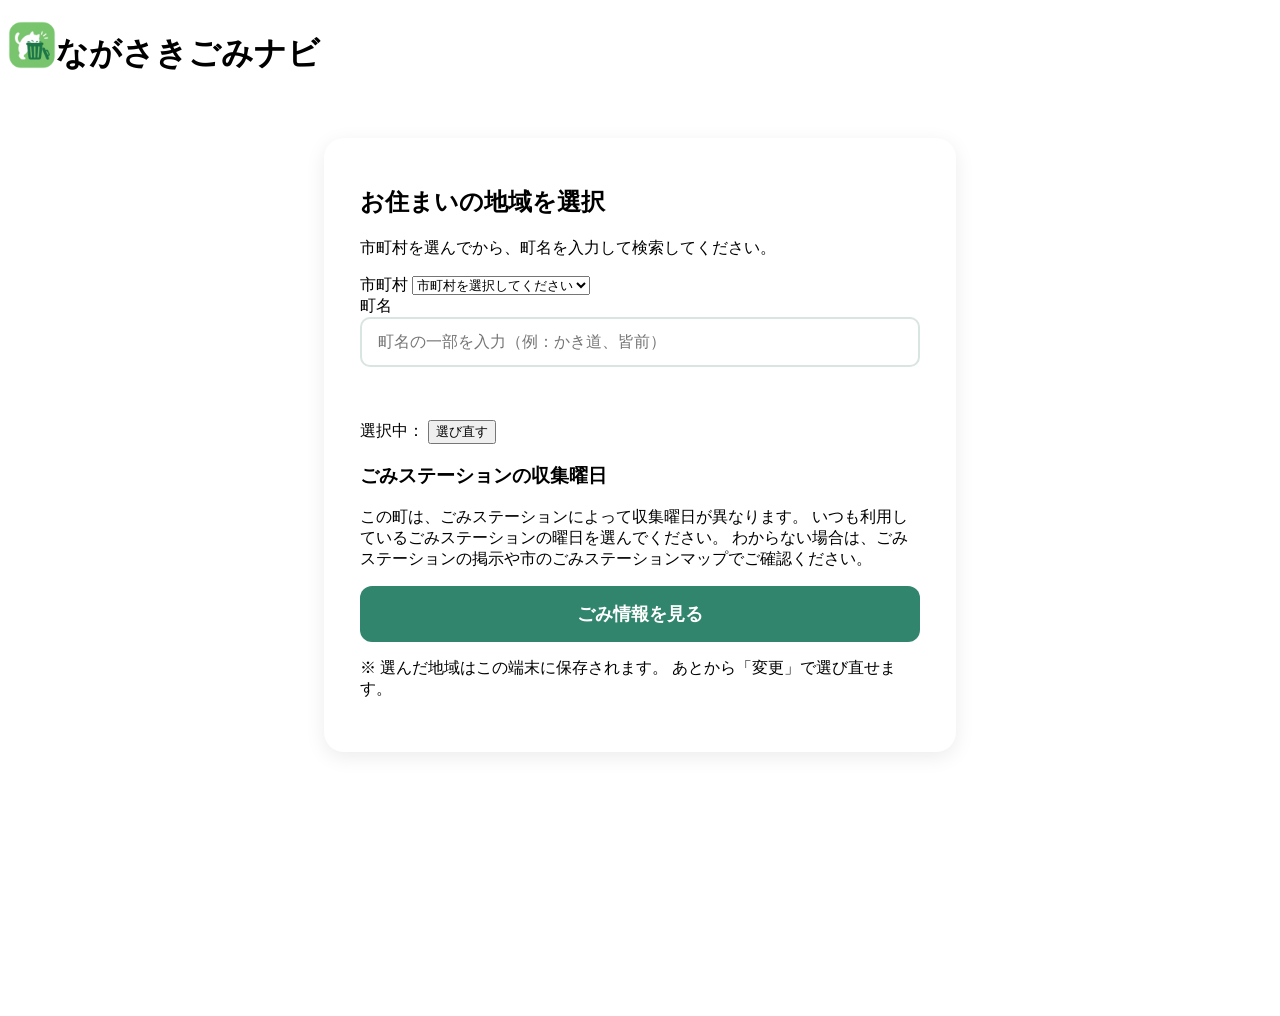
==== commit ba3569e5: "スマホアイコンの追加" ====
--- a/index.html
+++ b/index.html
@@ -10,10 +10,14 @@
         content="width=device-width, initial-scale=1.0"
     >
 
+    
+        <link rel="icon" href="img/icon.png">
+        <link rel="apple-touch-icon" href="img/icon.png">
+        <link rel="manifest" href="manifest.json">
+        
     <title>ながさきごみナビ</title>
     <link rel="icon" href="img/icon.ico">
 
-    <link rel="stylesheet" href="css/style.css">
     <link rel="stylesheet" href="css/index.css">
 
 </head>
@@ -28,16 +32,19 @@
 
     <header class="header">
 
-        <span class="header-logo">
+        <div class="header-inner">
+
+            <h1>
             <img src="img/icon.ico" class="emoji-icon">ながさきごみナビ
-        </span>
+            </h1>
+
+        </div>
 
     </header>
 
 
     <!-- ========================================
          メイン
-         1画面に1項目ずつ表示する
     ======================================== -->
 
     <main class="select-main">
@@ -45,213 +52,168 @@
         <section class="select-box">
 
 
-            <!-- 戻る・進み具合 -->
-
-            <div class="wizard-top">
-
-                <button
-                    id="back-button"
-                    class="back-button"
-                    type="button"
-                    hidden
-                >
-                    ‹ 戻る
-                </button>
-
-                <ol
-                    id="wizard-progress"
-                    class="wizard-progress"
-                    aria-label="設定の進み具合"
-                ></ol>
+            <!-- ========================================
+                 タイトル
+            ======================================== -->
+
+            <h2>
+                お住まいの地域を選択
+            </h2>
+
+
+            <p class="select-description">
+
+                市町村を選んでから、町名を入力して検索してください。
+
+            </p>
+
+
+            <!-- ========================================
+                 市町村
+            ======================================== -->
+
+            <div class="select-group">
+
+                <label for="municipality">
+                    市町村
+                </label>
+
+
+                <select id="municipality">
+
+                    <option value="">
+                        市町村を選択してください
+                    </option>
+
+                </select>
 
             </div>
 
 
             <!-- ========================================
-                 ステップ1：町名
+                 町名
             ======================================== -->
 
             <div
-                id="step-town"
-                class="wizard-step"
+                id="town-group"
+                class="select-group hidden"
             >
 
-                <h2 class="step-title">
-                    お住まいの町名は？
-                </h2>
-
-                <p class="step-description">
-                    長崎市・長与町の町名（長与町は自治会名）を入力してください。
-                </p>
-
-
-                <button
-                    id="gps-button"
-                    class="gps-button"
-                    type="button"
-                >
-                    <svg class="icon" viewBox="0 0 24 24" aria-hidden="true"><path d="M12 21s-6.5-5.6-6.5-11a6.5 6.5 0 0 1 13 0c0 5.4-6.5 11-6.5 11z" fill="currentColor" fill-opacity=".18"/><circle cx="12" cy="10" r="2.5"/></svg>
-                    <span id="gps-button-text">現在地から探す</span>
-                </button>
-
-                <p
-                    id="gps-message"
-                    class="gps-message"
-                    hidden
-                ></p>
-
-
-                <!-- 現在地・前回の設定からの候補 -->
-
-                <div
-                    id="suggest-box"
-                    class="suggest-box"
-                    hidden
-                >
-
-                    <p
-                        id="suggest-label"
-                        class="suggest-label"
-                    ></p>
-
-                    <ul
-                        id="suggest-list"
-                        class="town-results"
-                    ></ul>
-
-                </div>
-
-
-                <label
-                    for="town-search"
-                    class="visually-hidden"
-                >
+                <label for="town-search">
                     町名
                 </label>
+
 
                 <input
                     id="town-search"
                     class="town-search"
                     type="search"
-                    placeholder="町名を入力（例：かき道、皆前）"
+                    placeholder="町名の一部を入力（例：かき道、皆前）"
                     autocomplete="off"
                 >
+
 
                 <p
                     id="town-count"
                     class="town-count"
                 ></p>
 
+
                 <ul
                     id="town-results"
                     class="town-results"
                 ></ul>
 
-            </div>
-
-
-            <!-- ========================================
-                 ステップ2：ごみステーションの曜日
-                 （ステーションによって曜日が異なる町のみ）
-            ======================================== -->
-
-            <div
-                id="step-variant"
-                class="wizard-step"
-                hidden
-            >
-
-                <p
-                    id="variant-town"
-                    class="step-town"
-                ></p>
-
-                <h2
-                    id="variant-title"
-                    class="step-title"
-                ></h2>
-
-                <p class="step-description">
-                    この町は、ごみステーションによって収集曜日が異なります。
-                    いつも出しているごみステーションの曜日を選んでください。
-                </p>
+
+                <!-- 選択した町 -->
 
                 <div
-                    id="variant-options"
-                    class="choice-list"
-                ></div>
-
-                <p class="step-note">
-                    わからない場合は、ごみステーションの掲示や市のごみステーションマップでご確認ください。
-                </p>
-
-            </div>
-
-
-            <!-- ========================================
-                 ステップ3：確認
-            ======================================== -->
-
-            <div
-                id="step-confirm"
-                class="wizard-step"
-                hidden
-            >
-
-                <p
-                    id="confirm-town"
-                    class="step-town"
-                ></p>
-
-                <h2 class="step-title">
-                    この曜日で合っていますか？
-                </h2>
-
-                <ul
-                    id="confirm-list"
-                    class="confirm-list"
-                ></ul>
-
-                <div class="confirm-actions">
+                    id="selected-town"
+                    class="selected-town hidden"
+                >
+
+                    <span class="selected-town-label">
+                        選択中：
+                    </span>
+
+                    <strong id="selected-town-name"></strong>
 
                     <button
-                        id="start-button"
-                        class="start-button"
+                        id="town-clear"
+                        class="town-clear"
                         type="button"
                     >
-                        はい、これで始める
+                        選び直す
                     </button>
 
-                    <button
-                        id="fix-variant-button"
-                        class="sub-button"
-                        type="button"
-                        hidden
-                    >
-                        曜日を選び直す
-                    </button>
-
-                    <button
-                        id="fix-town-button"
-                        class="sub-button"
-                        type="button"
-                    >
-                        町名を選び直す
-                    </button>
-
                 </div>
 
-                <p class="step-note">
-                    ※ 選んだ地域はこの端末に保存されます。
-                    あとから「変更」で選び直せます。
+            </div>
+
+
+            <!-- ========================================
+                 ごみステーションの選択
+                 （ステーションによって曜日が異なる町のみ）
+            ======================================== -->
+
+            <div
+                id="variant-group"
+                class="variant-group hidden"
+            >
+
+                <h3 class="variant-title">
+                    ごみステーションの収集曜日
+                </h3>
+
+
+                <p class="variant-description">
+
+                    この町は、ごみステーションによって収集曜日が異なります。
+                    いつも利用しているごみステーションの曜日を選んでください。
+                    わからない場合は、ごみステーションの掲示や市のごみステーションマップでご確認ください。
+
                 </p>
 
+
+                <div id="variant-list"></div>
+
             </div>
 
 
+            <!-- ========================================
+                 ごみ情報を見る
+            ======================================== -->
+
+            <button
+                id="start-button"
+                class="start-button"
+                disabled
+            >
+
+                ごみ情報を見る
+
+            </button>
+
+
+            <p class="select-note">
+
+                ※ 選んだ地域はこの端末に保存されます。
+                あとから「変更」で選び直せます。
+
+            </p>
+
+
         </section>
 
     </main>
+
+
+    <!-- ========================================
+         フッター
+    ======================================== -->
+
+    <footer class="footer">
+    </footer>
 
 
     <script src="js/data.js"></script>
@@ -259,4 +221,4 @@
 
 </body>
 
-</html>
+</html>
--- a/css/index.css
+++ b/css/index.css
@@ -244,7 +244,7 @@
     padding: 14px 16px;
 
     border-left: 5px solid #31856d;
-    border-radius: 10px;
+    border-radius: 0 10px 10px 0;
 
     background-color: #f1f8f5;
 }
@@ -293,6 +293,23 @@
     border-color: #31856d;
 
     box-shadow: 0 0 0 3px rgba(49, 133, 109, 0.12);
+}
+
+
+/* ブラウザ標準の「×」（Chrome では青）をテーマ色にそろえる */
+.town-search::-webkit-search-cancel-button {
+    -webkit-appearance: none;
+    appearance: none;
+
+    width: 18px;
+    height: 18px;
+
+    cursor: pointer;
+
+    background-color: #6f8f86;
+
+    -webkit-mask: url("data:image/svg+xml,%3Csvg xmlns='http://www.w3.org/2000/svg' viewBox='0 0 24 24' fill='none' stroke='black' stroke-width='3' stroke-linecap='round'%3E%3Cpath d='M6 6l12 12M18 6L6 18'/%3E%3C/svg%3E") center / contain no-repeat;
+    mask: url("data:image/svg+xml,%3Csvg xmlns='http://www.w3.org/2000/svg' viewBox='0 0 24 24' fill='none' stroke='black' stroke-width='3' stroke-linecap='round'%3E%3Cpath d='M6 6l12 12M18 6L6 18'/%3E%3C/svg%3E") center / contain no-repeat;
 }
 
 
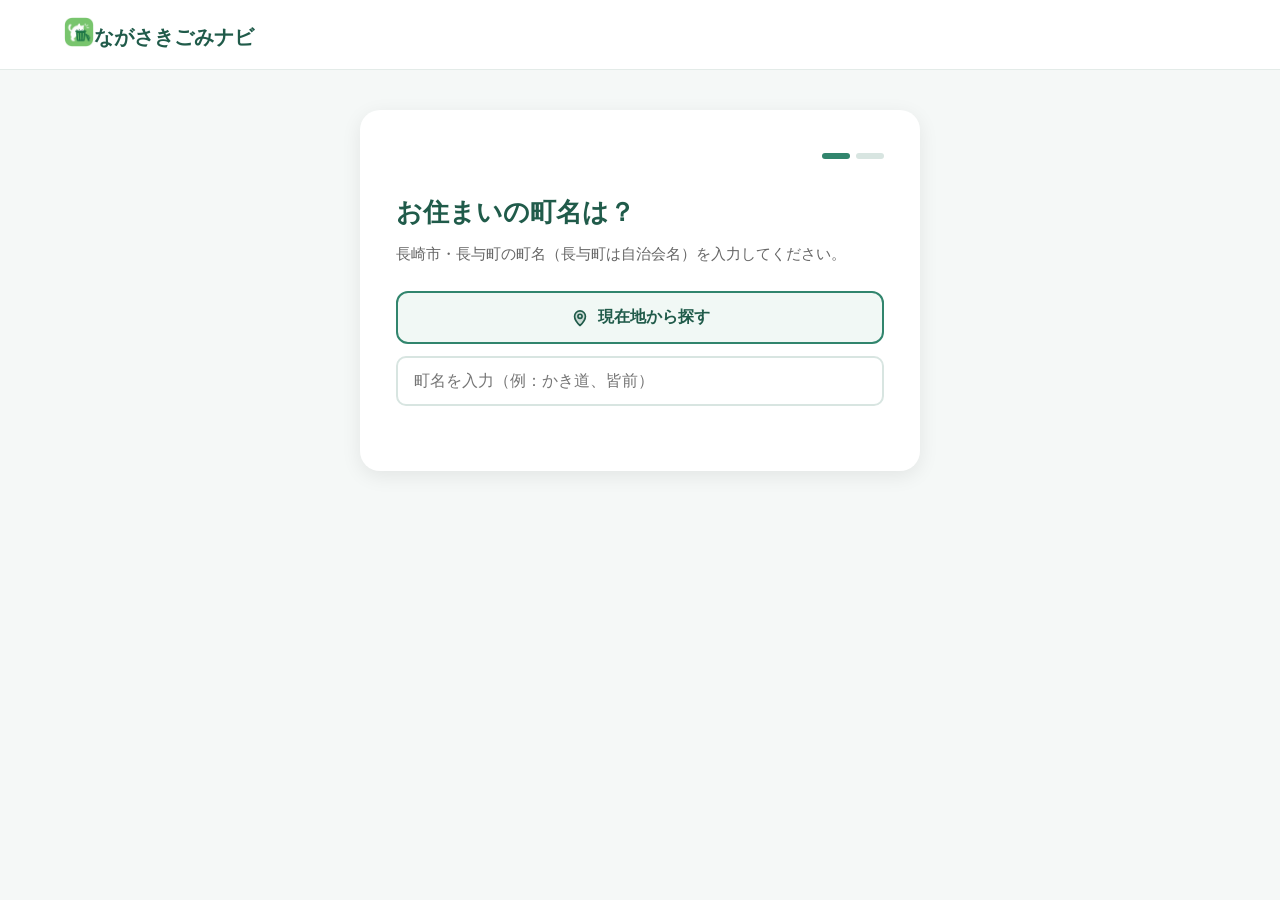
==== commit 535b5689: "Merge pull request #9 from nanahoshi308/dev-design UIデザインのちょっとした変更が大量に" ====
--- a/index.html
+++ b/index.html
@@ -18,6 +18,7 @@
     <title>ながさきごみナビ</title>
     <link rel="icon" href="img/icon.ico">
 
+    <link rel="stylesheet" href="css/style.css">
     <link rel="stylesheet" href="css/index.css">
 
 </head>
@@ -32,19 +33,16 @@
 
     <header class="header">
 
-        <div class="header-inner">
-
-            <h1>
+        <span class="header-logo">
             <img src="img/icon.ico" class="emoji-icon">ながさきごみナビ
-            </h1>
-
-        </div>
+        </span>
 
     </header>
 
 
     <!-- ========================================
          メイン
+         1画面に1項目ずつ表示する
     ======================================== -->
 
     <main class="select-main">
@@ -52,168 +50,211 @@
         <section class="select-box">
 
 
+            <!-- 戻る・進み具合 -->
+
+            <div class="wizard-top">
+
+                <button
+                    id="back-button"
+                    class="back-button"
+                    type="button"
+                    hidden
+                >
+                    ‹ 戻る
+                </button>
+
+                <ol
+                    id="wizard-progress"
+                    class="wizard-progress"
+                    aria-label="設定の進み具合"
+                ></ol>
+
+            </div>
+
+
             <!-- ========================================
-                 タイトル
+                 ステップ1：町名
             ======================================== -->
 
-            <h2>
-                お住まいの地域を選択
-            </h2>
-
-
-            <p class="select-description">
-
-                市町村を選んでから、町名を入力して検索してください。
-
-            </p>
-
-
-            <!-- ========================================
-                 市町村
-            ======================================== -->
-
-            <div class="select-group">
-
-                <label for="municipality">
-                    市町村
-                </label>
-
-
-                <select id="municipality">
-
-                    <option value="">
-                        市町村を選択してください
-                    </option>
-
-                </select>
-
-            </div>
-
-
-            <!-- ========================================
-                 町名
-            ======================================== -->
-
             <div
-                id="town-group"
-                class="select-group hidden"
+                id="step-town"
+                class="wizard-step"
             >
 
-                <label for="town-search">
+                <h2 class="step-title">
+                    お住まいの町名は？
+                </h2>
+
+                <p class="step-description">
+                    長崎市・長与町の町名（長与町は自治会名）を入力してください。
+                </p>
+
+
+                <button
+                    id="gps-button"
+                    class="gps-button"
+                    type="button"
+                >
+                    <svg class="icon" viewBox="0 0 24 24" aria-hidden="true"><path d="M12 21s-6.5-5.6-6.5-11a6.5 6.5 0 0 1 13 0c0 5.4-6.5 11-6.5 11z" fill="currentColor" fill-opacity=".18"/><circle cx="12" cy="10" r="2.5"/></svg>
+                    <span id="gps-button-text">現在地から探す</span>
+                </button>
+
+                <p
+                    id="gps-message"
+                    class="gps-message"
+                    hidden
+                ></p>
+
+
+                <!-- 現在地・前回の設定からの候補 -->
+
+                <div
+                    id="suggest-box"
+                    class="suggest-box"
+                    hidden
+                >
+
+                    <p
+                        id="suggest-label"
+                        class="suggest-label"
+                    ></p>
+
+                    <ul
+                        id="suggest-list"
+                        class="town-results"
+                    ></ul>
+
+                </div>
+
+
+                <label
+                    for="town-search"
+                    class="visually-hidden"
+                >
                     町名
                 </label>
-
 
                 <input
                     id="town-search"
                     class="town-search"
                     type="search"
-                    placeholder="町名の一部を入力（例：かき道、皆前）"
+                    placeholder="町名を入力（例：かき道、皆前）"
                     autocomplete="off"
                 >
-
 
                 <p
                     id="town-count"
                     class="town-count"
                 ></p>
-
 
                 <ul
                     id="town-results"
                     class="town-results"
                 ></ul>
 
-
-                <!-- 選択した町 -->
+            </div>
+
+
+            <!-- ========================================
+                 ステップ2：ごみステーションの曜日
+                 （ステーションによって曜日が異なる町のみ）
+            ======================================== -->
+
+            <div
+                id="step-variant"
+                class="wizard-step"
+                hidden
+            >
+
+                <p
+                    id="variant-town"
+                    class="step-town"
+                ></p>
+
+                <h2
+                    id="variant-title"
+                    class="step-title"
+                ></h2>
+
+                <p class="step-description">
+                    この町は、ごみステーションによって収集曜日が異なります。いつも出しているごみステーションの曜日を選んでください。
+                </p>
 
                 <div
-                    id="selected-town"
-                    class="selected-town hidden"
-                >
-
-                    <span class="selected-town-label">
-                        選択中：
-                    </span>
-
-                    <strong id="selected-town-name"></strong>
+                    id="variant-options"
+                    class="choice-list"
+                ></div>
+
+                <p class="step-note">
+                    わからない場合は、ごみステーションの掲示や市のごみステーションマップでご確認ください。
+                </p>
+
+            </div>
+
+
+            <!-- ========================================
+                 ステップ3：確認
+            ======================================== -->
+
+            <div
+                id="step-confirm"
+                class="wizard-step"
+                hidden
+            >
+
+                <p
+                    id="confirm-town"
+                    class="step-town"
+                ></p>
+
+                <h2 class="step-title">
+                    この曜日で合っていますか？
+                </h2>
+
+                <ul
+                    id="confirm-list"
+                    class="confirm-list"
+                ></ul>
+
+                <div class="confirm-actions">
 
                     <button
-                        id="town-clear"
-                        class="town-clear"
+                        id="start-button"
+                        class="start-button"
                         type="button"
                     >
-                        選び直す
+                        はい、これで始める
                     </button>
 
+                    <button
+                        id="fix-variant-button"
+                        class="sub-button"
+                        type="button"
+                        hidden
+                    >
+                        曜日を選び直す
+                    </button>
+
+                    <button
+                        id="fix-town-button"
+                        class="sub-button"
+                        type="button"
+                    >
+                        町名を選び直す
+                    </button>
+
                 </div>
 
-            </div>
-
-
-            <!-- ========================================
-                 ごみステーションの選択
-                 （ステーションによって曜日が異なる町のみ）
-            ======================================== -->
-
-            <div
-                id="variant-group"
-                class="variant-group hidden"
-            >
-
-                <h3 class="variant-title">
-                    ごみステーションの収集曜日
-                </h3>
-
-
-                <p class="variant-description">
-
-                    この町は、ごみステーションによって収集曜日が異なります。
-                    いつも利用しているごみステーションの曜日を選んでください。
-                    わからない場合は、ごみステーションの掲示や市のごみステーションマップでご確認ください。
-
-                </p>
-
-
-                <div id="variant-list"></div>
-
-            </div>
-
-
-            <!-- ========================================
-                 ごみ情報を見る
-            ======================================== -->
-
-            <button
-                id="start-button"
-                class="start-button"
-                disabled
-            >
-
-                ごみ情報を見る
-
-            </button>
-
-
-            <p class="select-note">
-
-                ※ 選んだ地域はこの端末に保存されます。
-                あとから「変更」で選び直せます。
-
-            </p>
+                <p class="step-note">
+                    ※ 選んだ地域はこの端末に保存されます。あとから「変更」で選び直せます。
+                </p>
+
+            </div>
 
 
         </section>
 
     </main>
-
-
-    <!-- ========================================
-         フッター
-    ======================================== -->
-
-    <footer class="footer">
-    </footer>
 
 
     <script src="js/data.js"></script>
@@ -221,4 +262,4 @@
 
 </body>
 
-</html>+</html>
--- a/css/style.css
+++ b/css/style.css
@@ -0,0 +1,1109 @@
+/* =========================
+   基本設定
+========================= */
+
+.emoji-icon {
+    width: 1.5em;
+    height: 1.5em;
+    vertical-align: -0.15em;
+    object-fit: contain;
+}
+
+
+* {
+    margin: 0;
+    padding: 0;
+    box-sizing: border-box;
+}
+
+html {
+    scroll-behavior: smooth;
+}
+
+body {
+    font-family:
+        "Noto Sans JP",
+        "Yu Gothic",
+        "Meiryo",
+        sans-serif;
+
+    background: #f5f8f7;
+    color: #263331;
+
+    line-height: 1.6;
+}
+
+
+/* =========================
+   共通リンク
+========================= */
+
+a {
+    text-decoration: none;
+    color: inherit;
+}
+
+
+/* =========================
+   市町村検索
+========================= */
+
+.index-page {
+    min-height: 100vh;
+
+    display: flex;
+    justify-content: center;
+    align-items: center;
+
+    background:
+        linear-gradient(
+            135deg,
+            #e9f8f2,
+            #f7fbfa
+        );
+}
+
+.index-container {
+    width: min(90%, 550px);
+
+    text-align: center;
+}
+
+.logo-icon {
+    font-size: 64px;
+    margin-bottom: 10px;
+}
+
+.logo h1 {
+    font-size: 32px;
+    color: #205b4a;
+}
+
+.index-catch {
+    margin-top: 20px;
+    font-size: 18px;
+    color: #58716a;
+}
+
+.city-box {
+    margin-top: 40px;
+
+    background: white;
+
+    padding: 35px;
+
+    border-radius: 20px;
+
+    box-shadow:
+        0 10px 30px rgba(0, 0, 0, 0.08);
+}
+
+.city-box label {
+    display: block;
+
+    text-align: left;
+
+    font-weight: bold;
+
+    margin-bottom: 10px;
+}
+
+.city-box select {
+    width: 100%;
+
+    padding: 15px;
+
+    border: 1px solid #d4dfdb;
+
+    border-radius: 10px;
+
+    font-size: 16px;
+
+    background: white;
+}
+
+.city-box button {
+    width: 100%;
+
+    margin-top: 20px;
+
+    padding: 15px;
+
+    border: none;
+
+    border-radius: 10px;
+
+    background: #31856d;
+
+    color: white;
+
+    font-size: 16px;
+    font-weight: bold;
+
+    cursor: pointer;
+
+    transition: 0.2s;
+}
+
+.city-box button:hover {
+    background: #256c58;
+    transform: translateY(-2px);
+}
+
+.index-note {
+    margin-top: 20px;
+
+    font-size: 13px;
+
+    color: #82908c;
+}
+
+
+/* =========================
+   ヘッダー
+========================= */
+
+.header {
+    height: 70px;
+
+    display: flex;
+    justify-content: space-between;
+    align-items: center;
+
+    padding: 0 5%;
+
+    background: white;
+
+    border-bottom: 1px solid #e3ebe8;
+}
+
+.header-logo {
+    font-size: 20px;
+
+    font-weight: bold;
+
+    color: #205b4a;
+}
+
+.selected-city {
+    display: flex;
+
+    align-items: center;
+
+    gap: 12px;
+
+    font-size: 14px;
+}
+
+.selected-city a {
+    color: #31856d;
+
+    border: 1px solid #31856d;
+
+    padding: 5px 12px;
+
+    border-radius: 20px;
+
+    font-weight: bold;
+
+    text-decoration: none;
+}
+
+.selected-area {
+    padding-left: 12px;
+
+    border-left: 1px solid #cccccc;
+
+    color: #666666;
+}
+
+.selected-area:empty {
+    display: none;
+}
+
+
+/* =========================
+   ナビゲーション
+========================= */
+
+.navigation {
+    display: flex;
+
+    justify-content: center;
+
+    gap: 5px;
+
+    padding: 10px;
+
+    background: white;
+
+    border-bottom: 1px solid #e3ebe8;
+}
+
+.nav-item {
+    display: flex;
+
+    align-items: center;
+    justify-content: center;
+
+    gap: 7px;
+
+    padding: 10px 18px;
+
+    border-radius: 10px;
+
+    font-size: 14px;
+
+    color: #667570;
+
+    transition: 0.2s;
+}
+
+.nav-item:hover {
+    background: #edf6f2;
+    color: #205b4a;
+}
+
+.nav-item.active {
+    background: #31856d;
+
+    color: white;
+}
+
+.nav-item .icon {
+    font-size: 18px;
+}
+
+
+/* =========================
+   SVGアイコン
+   線は文字色、面は同色の淡い塗り
+========================= */
+
+.icon {
+    width: 1em;
+    height: 1em;
+
+    flex-shrink: 0;
+
+    vertical-align: -0.15em;
+
+    fill: none;
+
+    stroke: currentColor;
+    stroke-width: 2;
+    stroke-linecap: round;
+    stroke-linejoin: round;
+}
+
+
+/* =========================
+   メインページ
+========================= */
+
+.main-container {
+    width: min(92%, 1000px);
+
+    margin: 50px auto;
+}
+
+.welcome {
+    margin-bottom: 30px;
+}
+
+.small-text {
+    color: #31856d;
+
+    font-weight: bold;
+
+    margin-bottom: 5px;
+}
+
+.welcome h1 {
+    font-size: 38px;
+
+    line-height: 1.3;
+
+    color: #205b4a;
+}
+
+.welcome p {
+    color: #71807b;
+
+    margin-top: 10px;
+}
+
+
+/* 今日のごみ */
+
+.today-card {
+    background: white;
+
+    border-radius: 20px;
+
+    padding: 25px;
+
+    box-shadow:
+        0 8px 25px rgba(0, 0, 0, 0.06);
+
+    margin-bottom: 25px;
+}
+
+.today-header {
+    display: flex;
+
+    justify-content: space-between;
+
+    color: #667570;
+
+    font-size: 14px;
+}
+
+.today-content {
+    display: flex;
+
+    align-items: center;
+
+    gap: 20px;
+
+    margin: 20px 0;
+}
+
+.garbage-icon {
+    width: 70px;
+    height: 70px;
+
+    display: flex;
+
+    align-items: center;
+    justify-content: center;
+
+    background: #fff1dc;
+
+    border-radius: 18px;
+
+    font-size: 35px;
+}
+
+.garbage-label {
+    font-size: 13px;
+
+    color: #87938f;
+}
+
+.today-content h2 {
+    font-size: 28px;
+
+    color: #263331;
+}
+
+.card-button {
+    display: inline-block;
+
+    padding: 10px 18px;
+
+    border-radius: 8px;
+
+    background: #edf6f2;
+
+    color: #31856d;
+
+    font-weight: bold;
+}
+
+
+/* =========================
+   クイックメニュー
+========================= */
+
+.quick-menu {
+    display: grid;
+
+    grid-template-columns: 1fr 1fr;
+
+    gap: 15px;
+}
+
+.quick-card {
+    display: flex;
+
+    align-items: center;
+
+    gap: 20px;
+
+    padding: 25px;
+
+    background: white;
+
+    border-radius: 18px;
+
+    box-shadow:
+        0 5px 20px rgba(0, 0, 0, 0.05);
+
+    transition: 0.2s;
+}
+
+.quick-card:hover {
+    transform: translateY(-3px);
+
+    box-shadow:
+        0 10px 25px rgba(0, 0, 0, 0.08);
+}
+
+.quick-icon {
+    width: 60px;
+    height: 60px;
+
+    display: flex;
+
+    align-items: center;
+    justify-content: center;
+
+    background: #edf6f2;
+
+    border-radius: 15px;
+
+    color: #31856d;
+
+    font-size: 30px;
+}
+
+.quick-card h2 {
+    font-size: 18px;
+}
+
+.quick-card p {
+    margin-top: 4px;
+
+    color: #788681;
+
+    font-size: 13px;
+}
+
+
+/* =========================
+   各ページ
+========================= */
+
+.page-container {
+    width: min(92%, 900px);
+
+    margin: 45px auto;
+}
+
+.page-title {
+    display: flex;
+
+    align-items: center;
+
+    gap: 18px;
+
+    margin-bottom: 30px;
+}
+
+.title-icon {
+    width: 65px;
+    height: 65px;
+
+    display: flex;
+
+    align-items: center;
+    justify-content: center;
+
+    background: #e6f3ee;
+
+    border-radius: 18px;
+
+    font-size: 32px;
+}
+
+.page-title p {
+    font-size: 13px;
+
+    color: #31856d;
+}
+
+.page-title h1 {
+    font-size: 30px;
+
+    color: #205b4a;
+}
+
+
+/* =========================
+   検索
+========================= */
+
+.search-section,
+.ai-section,
+.example-result {
+    background: white;
+
+    padding: 25px;
+
+    border-radius: 18px;
+
+    margin-bottom: 20px;
+}
+
+.search-box {
+    display: flex;
+
+    gap: 10px;
+
+    margin-top: 15px;
+}
+
+.search-box input {
+    flex: 1;
+
+    padding: 14px;
+
+    border: 1px solid #d7e1de;
+
+    border-radius: 10px;
+
+    font-size: 15px;
+}
+
+.search-box button {
+    padding: 0 20px;
+
+    border: none;
+
+    border-radius: 10px;
+
+    background: #31856d;
+
+    color: white;
+
+    cursor: pointer;
+}
+
+.ai-title {
+    display: flex;
+
+    gap: 15px;
+
+    align-items: center;
+}
+
+.ai-title > span {
+    font-size: 35px;
+}
+
+.ai-title p {
+    color: #7b8985;
+
+    font-size: 13px;
+}
+
+.upload-area {
+    margin-top: 20px;
+
+    min-height: 200px;
+
+    border: 2px dashed #b7d4ca;
+
+    border-radius: 15px;
+
+    display: flex;
+
+    flex-direction: column;
+
+    justify-content: center;
+    align-items: center;
+
+    gap: 8px;
+
+    cursor: pointer;
+
+    color: #64756f;
+}
+
+.upload-area input {
+    display: none;
+}
+
+.upload-icon {
+    font-size: 45px;
+}
+
+.upload-area strong {
+    color: #31856d;
+}
+
+.upload-area small {
+    color: #8a9692;
+}
+
+
+/* 判定結果 */
+
+.result-card {
+    display: flex;
+
+    gap: 20px;
+
+    margin-top: 15px;
+
+    padding: 20px;
+
+    background: #f7faf9;
+
+    border-radius: 15px;
+}
+
+.result-image {
+    width: 130px;
+    height: 130px;
+
+    display: flex;
+
+    justify-content: center;
+    align-items: center;
+
+    background: #e8efec;
+
+    border-radius: 12px;
+
+    font-size: 60px;
+}
+
+.result-info h2 {
+    margin: 5px 0 10px;
+}
+
+.result-info p {
+    color: #77847f;
+
+    font-size: 14px;
+}
+
+.category-tag {
+    display: inline-block;
+
+    padding: 5px 12px;
+
+    border-radius: 20px;
+
+    background: #e1f1e9;
+
+    color: #287058;
+
+    font-size: 13px;
+
+    font-weight: bold;
+}
+
+.result-description {
+    margin-top: 15px;
+}
+
+
+/* =========================
+   カレンダー
+========================= */
+
+.calendar-box {
+    background: white;
+
+    padding: 25px;
+
+    border-radius: 18px;
+}
+
+.calendar-header {
+    display: flex;
+
+    justify-content: space-between;
+
+    align-items: center;
+
+    margin-bottom: 20px;
+}
+
+.calendar-header button {
+    width: 35px;
+    height: 35px;
+
+    border: none;
+
+    border-radius: 50%;
+
+    background: #edf6f2;
+
+    color: #31856d;
+
+    cursor: pointer;
+
+    font-size: 20px;
+}
+
+.calendar-week,
+.calendar-days {
+    display: grid;
+
+    grid-template-columns:
+        repeat(7, 1fr);
+}
+
+.calendar-week div {
+    text-align: center;
+
+    padding: 10px;
+
+    font-size: 13px;
+
+    color: #7b8985;
+}
+
+.calendar-days {
+    gap: 5px;
+}
+
+.calendar-day {
+    min-height: 75px;
+
+    padding: 8px;
+
+    border-radius: 10px;
+
+    background: #f7f9f8;
+
+    font-size: 13px;
+}
+
+.calendar-day.today {
+    border: 2px solid #31856d;
+}
+
+.calendar-day.empty {
+    background: transparent;
+}
+
+.garbage-dot {
+    display: block;
+
+    margin-top: 5px;
+
+    font-size: 18px;
+}
+
+.legend {
+    display: flex;
+
+    gap: 20px;
+
+    margin-top: 20px;
+
+    flex-wrap: wrap;
+}
+
+.legend-icon {
+    margin-right: 5px;
+}
+
+/* =========================
+   回収場所
+========================= */
+
+.location-card,
+.notice {
+    background: white;
+
+    padding: 25px;
+
+    border-radius: 18px;
+
+    margin-bottom: 20px;
+}
+
+.location-header {
+    display: flex;
+
+    align-items: center;
+
+    gap: 15px;
+
+    margin-bottom: 20px;
+}
+
+.location-header > span {
+    font-size: 35px;
+}
+
+.location-header p {
+    font-size: 13px;
+
+    color: #7c8985;
+}
+
+.map-placeholder {
+    height: 300px;
+
+    background: #eaf0ed;
+
+    border-radius: 15px;
+
+    display: flex;
+
+    flex-direction: column;
+
+    justify-content: center;
+    align-items: center;
+
+    color: #7a8783;
+}
+
+.map-placeholder span {
+    font-size: 50px;
+}
+
+.location-info {
+    display: grid;
+
+    grid-template-columns: 1fr 1fr;
+
+    gap: 15px;
+
+    margin-top: 20px;
+}
+
+.location-info > div {
+    display: flex;
+
+    gap: 12px;
+
+    padding: 15px;
+
+    background: #f7f9f8;
+
+    border-radius: 12px;
+}
+
+.location-info small {
+    color: #84908c;
+}
+
+.location-info p {
+    font-weight: bold;
+}
+
+.notice h2 {
+    margin-bottom: 10px;
+}
+
+.notice li {
+    margin-left: 20px;
+
+    margin-bottom: 5px;
+
+    color: #687570;
+}
+
+
+/* =========================
+   概要
+========================= */
+
+.about-hero {
+    background: #e6f3ee;
+
+    padding: 45px 25px;
+
+    border-radius: 20px;
+
+    text-align: center;
+
+    margin-bottom: 20px;
+}
+
+.about-icon {
+    font-size: 55px;
+}
+
+.about-hero h2 {
+    margin-top: 10px;
+
+    font-size: 26px;
+
+    color: #205b4a;
+}
+
+.about-hero p {
+    margin-top: 10px;
+
+    color: #62736d;
+}
+
+.about-card {
+    background: white;
+
+    padding: 25px;
+
+    border-radius: 18px;
+
+    margin-bottom: 20px;
+}
+
+.about-card h2 {
+    margin-bottom: 15px;
+
+    color: #205b4a;
+}
+
+.about-card p {
+    color: #687570;
+}
+
+.problem-list {
+    display: grid;
+
+    grid-template-columns: 1fr 1fr;
+
+    gap: 10px;
+}
+
+.problem-list div {
+    padding: 15px;
+
+    background: #f6f9f8;
+
+    border-radius: 10px;
+}
+
+.problem-list span {
+    color: #31856d;
+
+    font-weight: bold;
+
+    margin-right: 8px;
+}
+
+.feature-list {
+    display: grid;
+
+    grid-template-columns: 1fr 1fr;
+
+    gap: 10px;
+}
+
+.feature-list div {
+    display: flex;
+
+    flex-direction: column;
+
+    gap: 3px;
+
+    padding: 18px;
+
+    background: #f6f9f8;
+
+    border-radius: 10px;
+
+    font-size: 25px;
+}
+
+.feature-list strong {
+    font-size: 15px;
+}
+
+.feature-list span {
+    font-size: 12px;
+
+    color: #7a8783;
+}
+
+.about-footer {
+    text-align: center;
+
+    font-size: 12px;
+
+    color: #89948f;
+}
+
+
+/* =========================
+   スマートフォン
+========================= */
+
+@media (max-width: 700px) {
+
+    .header {
+        padding: 0 15px;
+    }
+
+    .header-logo {
+        font-size: 16px;
+    }
+
+    .selected-city {
+        gap: 6px;
+
+        font-size: 12px;
+    }
+
+    .selected-area {
+        padding-left: 6px;
+    }
+
+    .navigation {
+        overflow-x: auto;
+
+        justify-content: flex-start;
+
+        white-space: nowrap;
+    }
+
+    .nav-item {
+        padding: 9px 12px;
+
+        font-size: 12px;
+    }
+
+    .main-container,
+    .page-container {
+        margin-top: 30px;
+    }
+
+    .welcome h1 {
+        font-size: 30px;
+    }
+
+    .quick-menu {
+        grid-template-columns: 1fr;
+    }
+
+    .result-card {
+        flex-direction: column;
+    }
+
+    .result-image {
+        width: 100%;
+    }
+
+    .calendar-day {
+        min-height: 55px;
+
+        font-size: 11px;
+    }
+
+    .garbage-dot {
+        font-size: 14px;
+    }
+
+    .location-info {
+        grid-template-columns: 1fr;
+    }
+
+    .problem-list,
+    .feature-list {
+        grid-template-columns: 1fr;
+    }
+
+    .page-title h1 {
+        font-size: 25px;
+    }
+
+}
